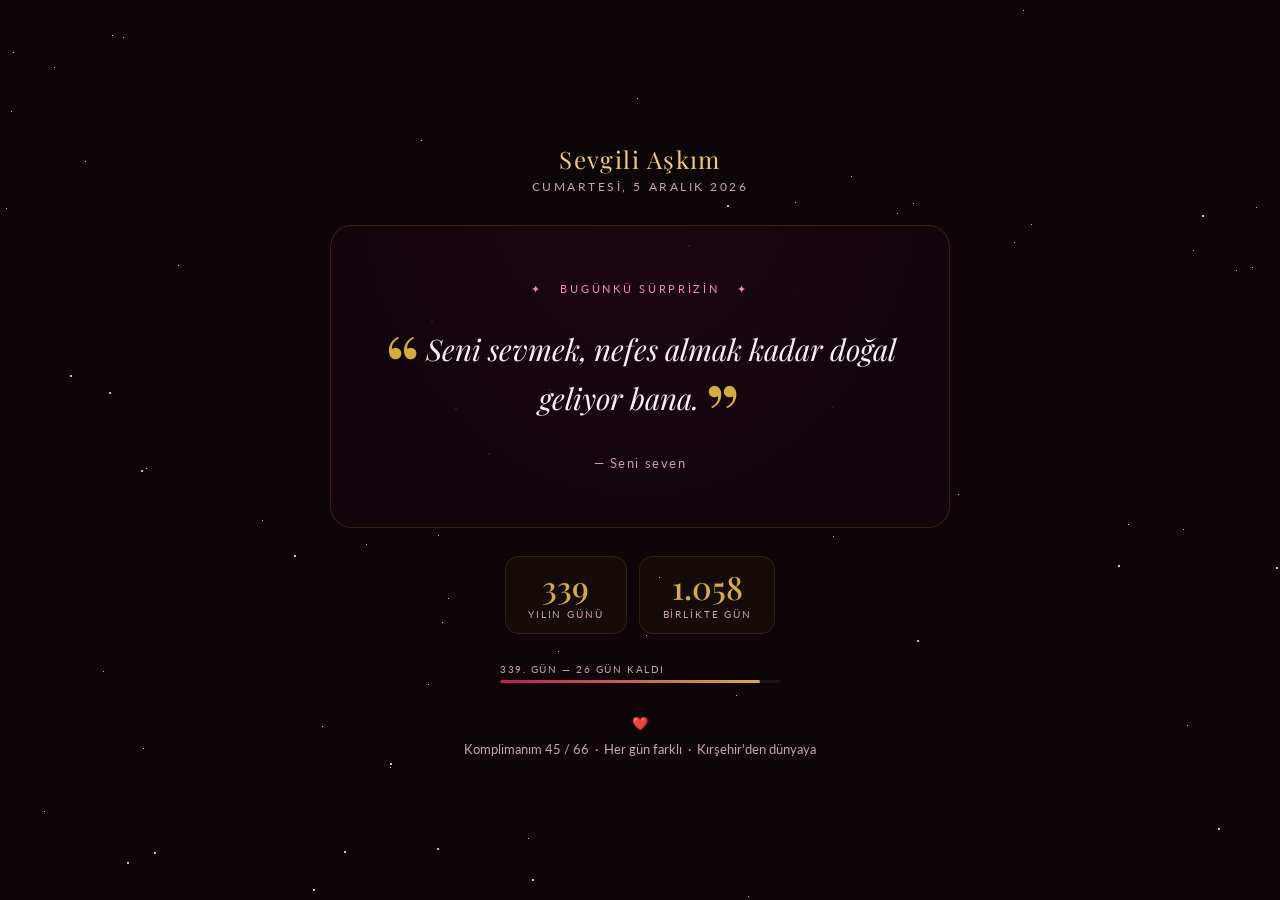
==== index.html @ 386763ad "root" ====
<!DOCTYPE html>
<html lang="tr">
<head>
  <meta charset="UTF-8">
  <meta name="viewport" content="width=device-width, initial-scale=1.0">
  <title>Sana Özel 💕</title>
  <link href="https://fonts.googleapis.com/css2?family=Playfair+Display:ital,wght@0,500;1,400&family=Lato:wght@300;400&display=swap" rel="stylesheet">
  <style>
    *, *::before, *::after { margin: 0; padding: 0; box-sizing: border-box; }

    body {
      min-height: 100vh;
      background: #0d0508;
      display: flex;
      flex-direction: column;
      align-items: center;
      justify-content: center;
      font-family: 'Lato', sans-serif;
      color: #f9e8ef;
      overflow-x: hidden;
      padding: 2rem 1rem;
      position: relative;
    }

    /* Stars */
    #stars { position: fixed; inset: 0; pointer-events: none; z-index: 0; }
    .star {
      position: absolute;
      background: white;
      border-radius: 50%;
      animation: twinkle ease-in-out infinite;
    }
    @keyframes twinkle {
      0%, 100% { opacity: 0.08; }
      50% { opacity: 0.6; }
    }

    /* Rose petals */
    .petal {
      position: fixed;
      border-radius: 50% 0 50% 0;
      pointer-events: none;
      z-index: 1;
      animation: fallDown linear infinite;
      opacity: 0;
    }
    @keyframes fallDown {
      0%   { transform: translateY(-30px) rotate(0deg) scale(1);   opacity: 0.7; }
      80%  { opacity: 0.5; }
      100% { transform: translateY(110vh) rotate(520deg) scale(0.7); opacity: 0; }
    }

    /* Layout */
    .container {
      position: relative;
      z-index: 10;
      max-width: 620px;
      width: 100%;
      text-align: center;
    }

    /* Top name */
    .for-name {
      font-family: 'Playfair Display', serif;
      font-size: clamp(1.1rem, 3.5vw, 1.5rem);
      color: #f0d060;
      letter-spacing: 0.06em;
      margin-bottom: 0.3rem;
      animation: fadeDown 0.9s ease both;
    }
    .today-label {
      font-size: 0.72rem;
      letter-spacing: 0.22em;
      text-transform: uppercase;
      color: #c9a0b4;
      margin-bottom: 2rem;
      animation: fadeDown 0.9s ease 0.15s both;
    }

    /* Card */
    .card {
      border: 1px solid rgba(212,175,55,0.18);
      border-radius: 22px;
      padding: clamp(2rem,6vw,3.5rem) clamp(1.5rem,5vw,3rem);
      margin-bottom: 1.8rem;
      background: rgba(18,6,13,0.9);
      animation: fadeIn 1.1s ease 0.3s both;
      position: relative;
      overflow: hidden;
    }
    .card::before {
      content: '';
      position: absolute;
      inset: 0;
      background: radial-gradient(ellipse at 50% -20%, rgba(194,24,91,0.08) 0%, transparent 70%);
      pointer-events: none;
    }

    .comp-tag {
      font-size: 0.68rem;
      letter-spacing: 0.25em;
      text-transform: uppercase;
      color: #f48fb1;
      margin-bottom: 1.8rem;
    }

    .compliment {
      font-family: 'Playfair Display', serif;
      font-size: clamp(1.25rem, 4vw, 1.85rem);
      line-height: 1.65;
      color: #fdeef5;
      font-style: italic;
      margin-bottom: 2rem;
      position: relative;
    }
    .compliment::before { content: '\201C'; color: #d4af37; font-size: 3em; line-height: 0; vertical-align: -0.45em; margin-right: 0.05em; font-style: normal; }
    .compliment::after  { content: '\201D'; color: #d4af37; font-size: 3em; line-height: 0; vertical-align: -0.45em; margin-left: 0.05em;  font-style: normal; }

    .from-line {
      font-size: 0.82rem;
      color: #c9a0b4;
      letter-spacing: 0.12em;
    }

    /* Stats */
    .stats {
      display: flex;
      gap: 12px;
      justify-content: center;
      margin-bottom: 1.8rem;
      flex-wrap: wrap;
      animation: fadeUp 0.9s ease 0.7s both;
    }
    .stat {
      border: 1px solid rgba(212,175,55,0.13);
      border-radius: 14px;
      padding: 0.85rem 1.4rem;
      min-width: 110px;
      background: rgba(212,175,55,0.04);
    }
    .stat-num {
      font-family: 'Playfair Display', serif;
      font-size: 2rem;
      font-weight: 500;
      color: #d4af37;
      line-height: 1;
      margin-bottom: 0.3rem;
    }
    .stat-lbl {
      font-size: 0.65rem;
      letter-spacing: 0.18em;
      text-transform: uppercase;
      color: #c9a0b4;
    }

    /* Footer */
    footer {
      font-size: 0.82rem;
      color: #c9a0b4;
      animation: fadeUp 0.9s ease 0.9s both;
    }
    .heart { display: inline-block; animation: pulse 2.2s ease-in-out infinite; }
    @keyframes pulse { 0%,100%{transform:scale(1)} 50%{transform:scale(1.18)} }

    /* Day of year progress */
    .progress-wrap {
      max-width: 280px;
      margin: 1.5rem auto 0;
    }
    .progress-lbl {
      font-size: 0.65rem;
      letter-spacing: 0.15em;
      text-transform: uppercase;
      color: #c9a0b4;
      margin-bottom: 5px;
      text-align: left;
    }
    .progress-bar { background: rgba(255,255,255,0.06); border-radius: 99px; height: 3px; overflow: hidden; }
    .progress-fill { height: 100%; background: linear-gradient(90deg,#c2185b,#d4af37); border-radius: 99px; }

    /* Animations */
    @keyframes fadeDown { from{opacity:0;transform:translateY(-18px)} to{opacity:1;transform:none} }
    @keyframes fadeUp   { from{opacity:0;transform:translateY(18px)}  to{opacity:1;transform:none} }
    @keyframes fadeIn   { from{opacity:0} to{opacity:1} }

    /* Responsive */
    @media(max-width:480px) {
      .stat { min-width: 90px; }
    }
  </style>
</head>
<body>

<div id="stars"></div>

<!-- ── CONFIGURATION ─────────────────────────────────────────── -->
<script>
  const CONFIG = {
    name:          "Aşkım",          // ← her name or nickname (e.g. "Elif", "Canım")
    togetherSince: "01.12.2024",               // ← your anniversary, e.g. "2021-06-15" (leave "" to hide)
    senderName:    "Seni seven",     // ← how you sign off
    city:          "Kırşehir",       // ← her hometown shown in footer
  };
</script>
<!-- ──────────────────────────────────────────────────────────── -->

<script>
  const COMPLIMENTS = [
    "Gülüşün odayı aydınlatıyor, tıpkı güneşin sabahı aydınlattığı gibi.",
    "Sen dünyayı daha güzel bir yer yapıyorsun, sadece var olarak.",
    "Varlığın tek başına bir armağan — bunu hiç unutma.",
    "Gözlerin içindeki güzelliği yansıtıyor; görmek isteyenlere yeter.",
    "Seninle geçen her an, hayatımın en değerli anları arasında.",
    "Zekân ve güzelliğin mükemmel bir uyum içinde dans ediyor.",
    "Kalbinin iyiliği seni dünyada eşsiz kılıyor.",
    "Seninle olmak cenneti yeryüzünde yaşatıyor.",
    "Sesinin tonu beni her seferinde büyülüyor.",
    "Sen her bakışta biraz daha güzelleşiyorsun.",
    "Düşünce biçimin beni her zaman hayrete düşürüyor.",
    "Seninle gülmek dünyanın en güzel sesi.",
    "Sen olmasan bu dünya ne kadar eksik kalırdı.",
    "Güçlü ve nazik olmayı bir arada başarmak için seçilmiş gibisin.",
    "Her geçen gün seni bir önceki günden daha çok seviyorum.",
    "Sen benim en büyük ilham kaynağımsın.",
    "Bakışlarında bir dünya var; içinde kaybolmak istiyorum.",
    "Seninle geçirdiğim her dakika, bir hazine gibi saklıyorum içimde.",
    "Seni düşündüğümde her şey daha hafif hissettiriyor.",
    "Hem güçlü hem şefkatli olmayı — bunu çok az kişi başarır.",
    "Kahkahanı duymak benim için en değerli armağan.",
    "Sen benim kalbimin en huzurlu köşesisin.",
    "Varlığın sadece benim için değil, çevrendeki herkes için bir şans.",
    "Seninle baş başa geçirilen her an, ömrümün en değerlisi.",
    "Seni sevmek hayatımın en doğru kararı.",
    "Sen benim için güneşin doğduğu yönsün.",
    "Her halin farklı bir güzellik taşıyor.",
    "Seninle her şey daha anlamlı hissettiriyor.",
    "Hem aklımı hem kalbimi dolduruyorsun — bu bende herkese nasip olmaz.",
    "Kibarlığın ve nezaketin seni çok özel yapıyor.",
    "Seninle olmak, hayatımın en büyük şansı.",
    "Sen benim en sevdiğim hikayesin.",
    "Seninle geçen her mevsim renkleniyor, anlam kazanıyor.",
    "Senin varlığın hayatıma anlam katıyor.",
    "Her gün seninle biraz daha büyüyorum.",
    "Sen benim için çok değerlisin — bunu her zaman bil.",
    "Seninle olmak bir rüya, ama gerçeğinden daha güzel.",
    "Güzelliğin içten geliyor; bu seni gerçekten eşsiz kılıyor.",
    "Sen benim dünyamın en güzel köşesisin.",
    "Kalbin kadar güzel bir ruh az görülür.",
    "Seninle olmak bana tam bir huzur veriyor.",
    "Her bakışın kalbimi ısıtıyor, her seferinde.",
    "Hem akıllı hem zarif; iki şeyi aynı anda bu kadar güzel taşıyan az.",
    "Gözlerin içindeki sonsuz derinliği yansıtıyor.",
    "Seni sevmek, nefes almak kadar doğal geliyor bana.",
    "Sen benim için her gün yeniden doğan bir mucizesin.",
    "Zarif duruşun ve güzel kalbinle gerçekten eşsizsin.",
    "Her geçen gün sana olan sevgim biraz daha derinleşiyor.",
    "Sen hem güçlü hem naifsin — bu kombinasyon seni eşsiz yapıyor.",
    "Sen benim için güneşin ilk ışığı gibisin.",
    "Seninle her sabaha uyanmak, hayatımın en büyük lüksü.",
    "Seni tanımak, hayatıma en güzel şeyi katmak oldu.",
    "Sen her zaman çevreni daha aydınlık bir yere dönüştürüyorsun.",
    "Güzelliğin zamanla değil, kalpten geliyor — bu hiç solmaz.",
    "Seninle birlikte olmak, her gün küçük bir mucize.",
    "Senin gibisi gerçekten az; bu dünyada bunu bilen şanslı.",
    "Her gülüşünde bir dünya var ve ben o dünyada yaşamak istiyorum.",
    "Sen benim için yıldızlardan daha parlaksın.",
    "Seninle geçirilen her anı ömrüm boyunca hatırlayacağım.",
    "Sen benim kalbimin en sevdiği şarkısısın.",
    "Seni düşündüğümde her şey yerine oturuyor.",
    "Sana olan sevgim her gün biraz daha büyüyor.",
    "Seninle olmak, hayatımın en iyi kararı — her gün bunu hissediyorum.",
    "Sen benim için hem sığınak hem macera.",
    "Kırşehir seni doğurmuş, dünya sana şükretmeli.",
    "Seninle geçen 40 yıl dünyaya ne kadar güzellik kattı — düşünebiliyor musun?",
  ];

  // ── Turkish month names
  const TR_MONTHS = [
    "Ocak","Şubat","Mart","Nisan","Mayıs","Haziran",
    "Temmuz","Ağustos","Eylül","Ekim","Kasım","Aralık"
  ];
  const TR_DAYS = ["Pazar","Pazartesi","Salı","Çarşamba","Perşembe","Cuma","Cumartesi"];

  // ── Pick compliment based on calendar date (stable all day, changes at midnight)
  function dayKey(d) {
    return d.getFullYear() * 10000 + (d.getMonth()+1) * 100 + d.getDate();
  }
  function seededIndex(key, len) {
    // Simple hash so order isn't just sequential
    let h = key * 2654435761 >>> 0;
    h ^= h >> 16; h *= 0x45d9f3b; h ^= h >> 16;
    return Math.abs(h) % len;
  }

  function dayOfYear(d) {
    const start = new Date(d.getFullYear(), 0, 0);
    return Math.floor((d - start) / 86400000);
  }

  function daysBetween(a, b) {
    return Math.floor((b - a) / 86400000);
  }

  window.onload = () => {
    const now = new Date();

    // Compliment
    const idx = seededIndex(dayKey(now), COMPLIMENTS.length);
    document.getElementById('compliment-text').textContent = COMPLIMENTS[idx];

    // Header
    document.getElementById('for-name').textContent = `Sevgili ${CONFIG.name}`;

    // Date string
    document.getElementById('date-str').textContent =
      `${TR_DAYS[now.getDay()]}, ${now.getDate()} ${TR_MONTHS[now.getMonth()]} ${now.getFullYear()}`;

    // From
    document.getElementById('from-line').textContent = `— ${CONFIG.senderName}`;

    // Stats
    const doy = dayOfYear(now);
    const daysInYear = (now.getFullYear() % 4 === 0) ? 366 : 365;
    document.getElementById('day-num').textContent = doy;
    document.getElementById('progress-fill').style.width = (doy / daysInYear * 100).toFixed(1) + '%';
    document.getElementById('progress-lbl').textContent = `${doy}. gün — ${daysInYear - doy} gün kaldı`;

    if (CONFIG.togetherSince) {
      const since = new Date(CONFIG.togetherSince);
      const days = daysBetween(since, now);
      document.getElementById('together-stat').style.display = '';
      document.getElementById('together-days').textContent = days.toLocaleString('tr-TR');
    }

    // Footer
    document.getElementById('footer-city').textContent = CONFIG.city;
    document.getElementById('comp-count').textContent = idx + 1;
    document.getElementById('comp-total').textContent = COMPLIMENTS.length;

    // Stars
    const stars = document.getElementById('stars');
    for (let i = 0; i < 80; i++) {
      const s = document.createElement('div');
      s.className = 'star';
      const sz = Math.random() < 0.3 ? 2 : 1;
      s.style.cssText = `
        width:${sz}px;height:${sz}px;
        top:${Math.random()*100}%;left:${Math.random()*100}%;
        animation-duration:${2.5+Math.random()*4}s;
        animation-delay:-${Math.random()*6}s;
      `;
      stars.appendChild(s);
    }

    // Petals
    const colors = ['#c2185b','#e91e8c','#f48fb1','#ad1457','#880e4f'];
    for (let i = 0; i < 18; i++) {
      const p = document.createElement('div');
      p.className = 'petal';
      const sz = 8 + Math.random() * 10;
      p.style.cssText = `
        width:${sz}px;height:${sz}px;
        left:${Math.random()*100}%;
        background:${colors[Math.floor(Math.random()*colors.length)]};
        animation-duration:${7+Math.random()*10}s;
        animation-delay:-${Math.random()*15}s;
      `;
      document.body.appendChild(p);
    }
  };
</script>

<div class="container">

  <p class="for-name" id="for-name">Sevgili Aşkım</p>
  <p class="today-label" id="date-str">…</p>

  <div class="card">
    <p class="comp-tag">✦ &nbsp; bugünkü sürprizin &nbsp; ✦</p>
    <p class="compliment" id="compliment-text">…</p>
    <p class="from-line" id="from-line">— Seni seven</p>
  </div>

  <div class="stats">
    <div class="stat">
      <div class="stat-num" id="day-num">—</div>
      <div class="stat-lbl">yılın günü</div>
    </div>
    <div class="stat" id="together-stat" style="display:none">
      <div class="stat-num" id="together-days">—</div>
      <div class="stat-lbl">birlikte gün</div>
    </div>
  </div>

  <div class="progress-wrap">
    <p class="progress-lbl" id="progress-lbl"></p>
    <div class="progress-bar">
      <div class="progress-fill" id="progress-fill" style="width:0%"></div>
    </div>
  </div>

  <footer style="margin-top:2rem">
    <p><span class="heart">❤️</span></p>
    <p style="margin-top:0.6rem">
      Komplimanım <span id="comp-count">—</span> / <span id="comp-total">—</span>
      &nbsp;·&nbsp; Her gün farklı
      &nbsp;·&nbsp; <span id="footer-city">Kırşehir</span>'den dünyaya
    </p>
  </footer>

</div>

</body>
</html>
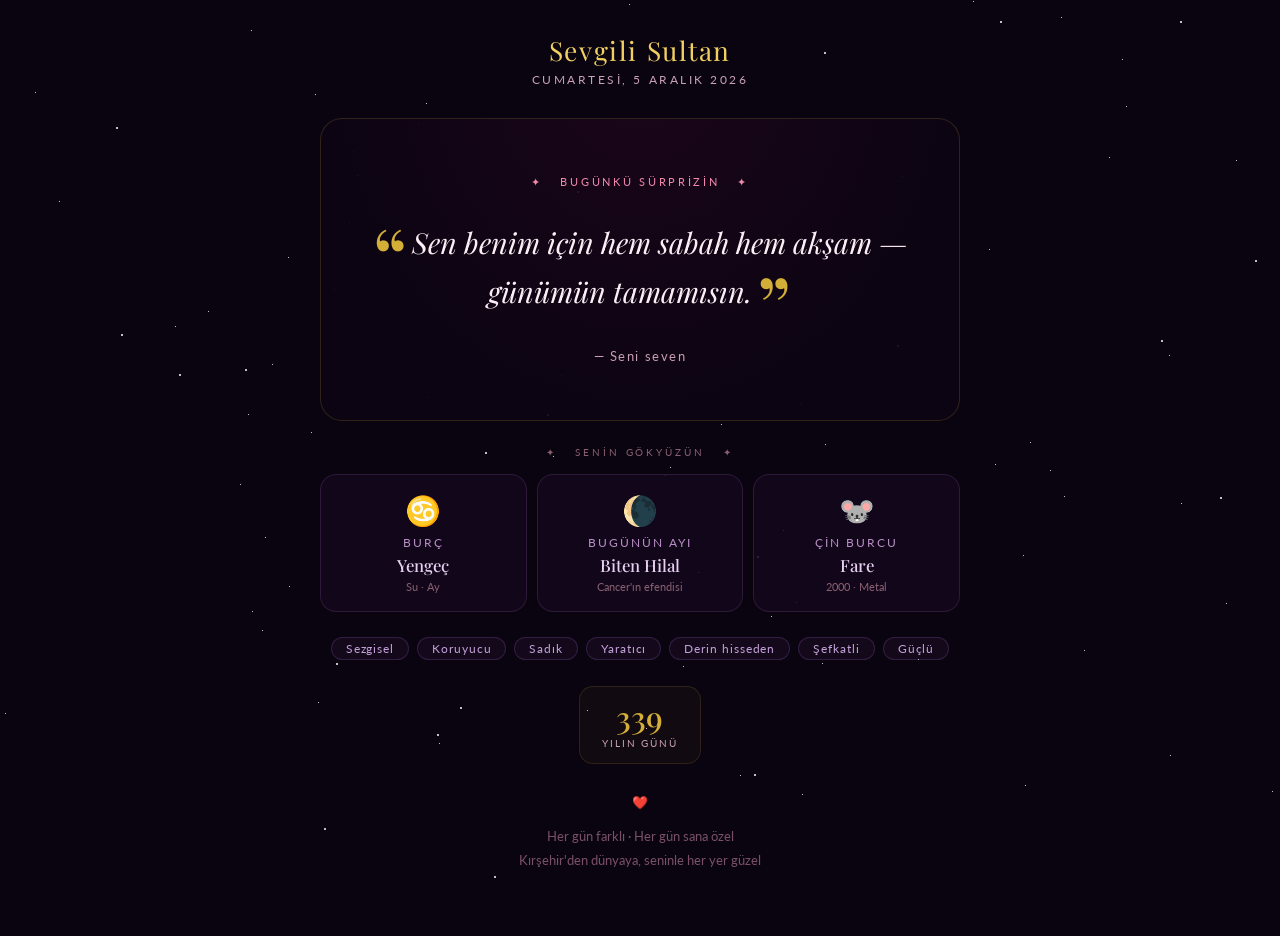
==== commit 34d5ec3e: "Update index.html" ====
--- a/index.html
+++ b/index.html
@@ -4,383 +4,497 @@
   <meta charset="UTF-8">
   <meta name="viewport" content="width=device-width, initial-scale=1.0">
   <title>Sana Özel 💕</title>
-  <link href="https://fonts.googleapis.com/css2?family=Playfair+Display:ital,wght@0,500;1,400&family=Lato:wght@300;400&display=swap" rel="stylesheet">
+  <link href="https://fonts.googleapis.com/css2?family=Playfair+Display:ital,wght@0,400;0,500;1,400&family=Lato:wght@300;400&display=swap" rel="stylesheet">
   <style>
     *, *::before, *::after { margin: 0; padding: 0; box-sizing: border-box; }
 
     body {
       min-height: 100vh;
-      background: #0d0508;
+      background: #0a0410;
       display: flex;
       flex-direction: column;
       align-items: center;
-      justify-content: center;
       font-family: 'Lato', sans-serif;
       color: #f9e8ef;
       overflow-x: hidden;
-      padding: 2rem 1rem;
+      padding: 2rem 1rem 4rem;
       position: relative;
     }
 
-    /* Stars */
+    /* ── Stars ── */
     #stars { position: fixed; inset: 0; pointer-events: none; z-index: 0; }
-    .star {
-      position: absolute;
-      background: white;
-      border-radius: 50%;
-      animation: twinkle ease-in-out infinite;
-    }
-    @keyframes twinkle {
-      0%, 100% { opacity: 0.08; }
-      50% { opacity: 0.6; }
-    }
-
-    /* Rose petals */
+    .star { position: absolute; background: white; border-radius: 50%; animation: twinkle ease-in-out infinite; }
+    @keyframes twinkle { 0%,100%{opacity:0.07} 50%{opacity:0.55} }
+
+    /* ── Petals ── */
     .petal {
-      position: fixed;
-      border-radius: 50% 0 50% 0;
-      pointer-events: none;
-      z-index: 1;
-      animation: fallDown linear infinite;
-      opacity: 0;
+      position: fixed; border-radius: 50% 0 50% 0; pointer-events: none; z-index: 1;
+      animation: fallDown linear infinite; opacity: 0;
     }
     @keyframes fallDown {
-      0%   { transform: translateY(-30px) rotate(0deg) scale(1);   opacity: 0.7; }
-      80%  { opacity: 0.5; }
-      100% { transform: translateY(110vh) rotate(520deg) scale(0.7); opacity: 0; }
-    }
-
-    /* Layout */
-    .container {
-      position: relative;
-      z-index: 10;
-      max-width: 620px;
-      width: 100%;
-      text-align: center;
-    }
-
-    /* Top name */
+      0%   { transform: translateY(-30px) rotate(0deg) scale(1); opacity: 0.7; }
+      80%  { opacity: 0.4; }
+      100% { transform: translateY(110vh) rotate(540deg) scale(0.6); opacity: 0; }
+    }
+
+    /* ── Layout ── */
+    .container { position: relative; z-index: 10; max-width: 640px; width: 100%; text-align: center; }
+
+    /* ── Birthday Banner ── */
+    .bday-banner {
+      margin-bottom: 1.8rem;
+      border-radius: 18px;
+      padding: 1.1rem 1.5rem;
+      background: rgba(212,175,55,0.07);
+      border: 1px solid rgba(212,175,55,0.3);
+      animation: fadeDown 0.8s ease both;
+    }
+    .bday-banner.today { border-color: rgba(212,175,55,0.6); background: rgba(212,175,55,0.1); }
+    .bday-banner-title { font-family: 'Playfair Display', serif; font-size: clamp(1.1rem,3.5vw,1.4rem); color: #f0d060; margin-bottom: 0.3rem; }
+    .bday-banner-sub { font-size: 0.82rem; color: #c9a0b4; letter-spacing: 0.1em; }
+
+    /* ── Header ── */
     .for-name {
       font-family: 'Playfair Display', serif;
-      font-size: clamp(1.1rem, 3.5vw, 1.5rem);
-      color: #f0d060;
-      letter-spacing: 0.06em;
-      margin-bottom: 0.3rem;
-      animation: fadeDown 0.9s ease both;
+      font-size: clamp(1.2rem, 4vw, 1.65rem);
+      color: #f0d060; letter-spacing: 0.06em;
+      margin-bottom: 0.3rem; animation: fadeDown 0.9s ease both;
     }
     .today-label {
-      font-size: 0.72rem;
-      letter-spacing: 0.22em;
-      text-transform: uppercase;
-      color: #c9a0b4;
-      margin-bottom: 2rem;
-      animation: fadeDown 0.9s ease 0.15s both;
-    }
-
-    /* Card */
+      font-size: 0.72rem; letter-spacing: 0.22em; text-transform: uppercase;
+      color: #c9a0b4; margin-bottom: 2rem; animation: fadeDown 0.9s ease 0.12s both;
+    }
+
+    /* ── Main Card ── */
     .card {
-      border: 1px solid rgba(212,175,55,0.18);
-      border-radius: 22px;
+      border: 1px solid rgba(212,175,55,0.18); border-radius: 22px;
       padding: clamp(2rem,6vw,3.5rem) clamp(1.5rem,5vw,3rem);
-      margin-bottom: 1.8rem;
-      background: rgba(18,6,13,0.9);
+      margin-bottom: 1.6rem;
+      background: rgba(14,5,20,0.92);
       animation: fadeIn 1.1s ease 0.3s both;
-      position: relative;
-      overflow: hidden;
+      position: relative; overflow: hidden;
     }
     .card::before {
-      content: '';
-      position: absolute;
-      inset: 0;
-      background: radial-gradient(ellipse at 50% -20%, rgba(194,24,91,0.08) 0%, transparent 70%);
+      content: ''; position: absolute; inset: 0;
+      background: radial-gradient(ellipse at 50% -20%, rgba(180,24,91,0.09) 0%, transparent 70%);
       pointer-events: none;
     }
-
     .comp-tag {
-      font-size: 0.68rem;
-      letter-spacing: 0.25em;
-      text-transform: uppercase;
-      color: #f48fb1;
-      margin-bottom: 1.8rem;
-    }
-
+      font-size: 0.68rem; letter-spacing: 0.25em; text-transform: uppercase;
+      color: #f48fb1; margin-bottom: 1.8rem;
+    }
     .compliment {
       font-family: 'Playfair Display', serif;
-      font-size: clamp(1.25rem, 4vw, 1.85rem);
-      line-height: 1.65;
-      color: #fdeef5;
-      font-style: italic;
-      margin-bottom: 2rem;
-      position: relative;
-    }
-    .compliment::before { content: '\201C'; color: #d4af37; font-size: 3em; line-height: 0; vertical-align: -0.45em; margin-right: 0.05em; font-style: normal; }
-    .compliment::after  { content: '\201D'; color: #d4af37; font-size: 3em; line-height: 0; vertical-align: -0.45em; margin-left: 0.05em;  font-style: normal; }
-
-    .from-line {
-      font-size: 0.82rem;
-      color: #c9a0b4;
-      letter-spacing: 0.12em;
-    }
-
-    /* Stats */
-    .stats {
-      display: flex;
-      gap: 12px;
-      justify-content: center;
-      margin-bottom: 1.8rem;
-      flex-wrap: wrap;
-      animation: fadeUp 0.9s ease 0.7s both;
-    }
-    .stat {
-      border: 1px solid rgba(212,175,55,0.13);
-      border-radius: 14px;
-      padding: 0.85rem 1.4rem;
-      min-width: 110px;
-      background: rgba(212,175,55,0.04);
-    }
-    .stat-num {
-      font-family: 'Playfair Display', serif;
-      font-size: 2rem;
-      font-weight: 500;
-      color: #d4af37;
-      line-height: 1;
-      margin-bottom: 0.3rem;
-    }
-    .stat-lbl {
-      font-size: 0.65rem;
-      letter-spacing: 0.18em;
-      text-transform: uppercase;
-      color: #c9a0b4;
-    }
-
-    /* Footer */
-    footer {
-      font-size: 0.82rem;
-      color: #c9a0b4;
-      animation: fadeUp 0.9s ease 0.9s both;
-    }
+      font-size: clamp(1.2rem, 3.8vw, 1.8rem);
+      line-height: 1.7; color: #fdeef5; font-style: italic;
+      margin-bottom: 2rem; position: relative;
+    }
+    .compliment::before { content: '\201C'; color: #d4af37; font-size: 3em; line-height:0; vertical-align:-0.45em; margin-right:0.05em; font-style:normal; }
+    .compliment::after  { content: '\201D'; color: #d4af37; font-size: 3em; line-height:0; vertical-align:-0.45em; margin-left:0.05em;  font-style:normal; }
+    .from-line { font-size: 0.82rem; color: #c9a0b4; letter-spacing: 0.12em; }
+
+    /* ── Section Label ── */
+    .section-label {
+      font-size: 0.65rem; letter-spacing: 0.28em; text-transform: uppercase;
+      color: #8a6070; margin: 0 0 1rem; animation: fadeIn 1s ease 0.6s both;
+    }
+
+    /* ── Astrology Grid ── */
+    .astro-grid {
+      display: grid; grid-template-columns: 1fr 1fr 1fr;
+      gap: 10px; margin-bottom: 1.6rem;
+      animation: fadeUp 0.9s ease 0.65s both;
+    }
+    @media(max-width:480px) { .astro-grid { grid-template-columns: 1fr 1fr; } .astro-grid .a3 { grid-column: 1/-1; } }
+
+    .astro-card {
+      border: 1px solid rgba(140,90,160,0.22);
+      border-radius: 16px; padding: 1.1rem 0.9rem;
+      background: rgba(20,8,30,0.85); text-align: center;
+    }
+    .astro-icon { font-size: 1.8rem; margin-bottom: 0.5rem; display: block; }
+    .astro-title { font-size: 0.72rem; letter-spacing: 0.18em; text-transform: uppercase; color: #b88fc4; margin-bottom: 0.35rem; }
+    .astro-value { font-family: 'Playfair Display', serif; font-size: 1.05rem; color: #e8d0f0; font-weight: 500; }
+    .astro-sub { font-size: 0.68rem; color: #8a6070; margin-top: 0.25rem; }
+
+    /* ── Traits ── */
+    .traits-wrap {
+      display: flex; flex-wrap: wrap; gap: 8px; justify-content: center;
+      margin-bottom: 1.6rem; animation: fadeUp 0.9s ease 0.8s both;
+    }
+    .trait {
+      font-size: 0.72rem; letter-spacing: 0.08em;
+      border: 1px solid rgba(140,90,180,0.25);
+      border-radius: 99px; padding: 4px 14px;
+      background: rgba(140,90,180,0.07); color: #c4a0d8;
+    }
+
+    /* ── Stats ── */
+    .stats { display: flex; gap: 12px; justify-content: center; margin-bottom: 1.6rem; flex-wrap: wrap; animation: fadeUp 0.9s ease 0.9s both; }
+    .stat { border: 1px solid rgba(212,175,55,0.14); border-radius: 14px; padding: 0.85rem 1.4rem; min-width: 110px; background: rgba(212,175,55,0.04); }
+    .stat-num { font-family: 'Playfair Display', serif; font-size: 2rem; font-weight: 500; color: #d4af37; line-height: 1; margin-bottom: 0.3rem; }
+    .stat-lbl { font-size: 0.65rem; letter-spacing: 0.18em; text-transform: uppercase; color: #c9a0b4; }
+
+    /* ── Footer ── */
+    footer { font-size: 0.8rem; color: #7a5068; animation: fadeUp 0.9s ease 1s both; line-height: 1.9; }
     .heart { display: inline-block; animation: pulse 2.2s ease-in-out infinite; }
-    @keyframes pulse { 0%,100%{transform:scale(1)} 50%{transform:scale(1.18)} }
-
-    /* Day of year progress */
-    .progress-wrap {
-      max-width: 280px;
-      margin: 1.5rem auto 0;
-    }
-    .progress-lbl {
-      font-size: 0.65rem;
-      letter-spacing: 0.15em;
-      text-transform: uppercase;
-      color: #c9a0b4;
-      margin-bottom: 5px;
-      text-align: left;
-    }
-    .progress-bar { background: rgba(255,255,255,0.06); border-radius: 99px; height: 3px; overflow: hidden; }
-    .progress-fill { height: 100%; background: linear-gradient(90deg,#c2185b,#d4af37); border-radius: 99px; }
-
-    /* Animations */
-    @keyframes fadeDown { from{opacity:0;transform:translateY(-18px)} to{opacity:1;transform:none} }
-    @keyframes fadeUp   { from{opacity:0;transform:translateY(18px)}  to{opacity:1;transform:none} }
+    @keyframes pulse { 0%,100%{transform:scale(1)} 50%{transform:scale(1.2)} }
+
+    /* ── Animations ── */
+    @keyframes fadeDown { from{opacity:0;transform:translateY(-16px)} to{opacity:1;transform:none} }
+    @keyframes fadeUp   { from{opacity:0;transform:translateY(16px)}  to{opacity:1;transform:none} }
     @keyframes fadeIn   { from{opacity:0} to{opacity:1} }
-
-    /* Responsive */
-    @media(max-width:480px) {
-      .stat { min-width: 90px; }
-    }
   </style>
 </head>
 <body>
 
 <div id="stars"></div>
 
-<!-- ── CONFIGURATION ─────────────────────────────────────────── -->
+<!-- ══ CONFIGURATION ═══════════════════════════════════════════════ -->
 <script>
-  const CONFIG = {
-    name:          "Aşkım",          // ← her name or nickname (e.g. "Elif", "Canım")
-    togetherSince: "01.12.2024",               // ← your anniversary, e.g. "2021-06-15" (leave "" to hide)
-    senderName:    "Seni seven",     // ← how you sign off
-    city:          "Kırşehir",       // ← her hometown shown in footer
-  };
+const CONFIG = {
+  name:          "Sultan",           // ← her name / nickname
+  birthday:      "2000-06-29",      // ← her birthday (YYYY-MM-DD)
+  togetherSince: "",                // ← anniversary date, e.g. "2022-03-14" (or leave "")
+  senderName:    "Seni seven",      // ← your sign-off
+};
 </script>
-<!-- ──────────────────────────────────────────────────────────── -->
+<!-- ═══════════════════════════════════════════════════════════════ -->
 
 <script>
-  const COMPLIMENTS = [
-    "Gülüşün odayı aydınlatıyor, tıpkı güneşin sabahı aydınlattığı gibi.",
-    "Sen dünyayı daha güzel bir yer yapıyorsun, sadece var olarak.",
-    "Varlığın tek başına bir armağan — bunu hiç unutma.",
-    "Gözlerin içindeki güzelliği yansıtıyor; görmek isteyenlere yeter.",
-    "Seninle geçen her an, hayatımın en değerli anları arasında.",
-    "Zekân ve güzelliğin mükemmel bir uyum içinde dans ediyor.",
-    "Kalbinin iyiliği seni dünyada eşsiz kılıyor.",
-    "Seninle olmak cenneti yeryüzünde yaşatıyor.",
-    "Sesinin tonu beni her seferinde büyülüyor.",
-    "Sen her bakışta biraz daha güzelleşiyorsun.",
-    "Düşünce biçimin beni her zaman hayrete düşürüyor.",
-    "Seninle gülmek dünyanın en güzel sesi.",
-    "Sen olmasan bu dünya ne kadar eksik kalırdı.",
-    "Güçlü ve nazik olmayı bir arada başarmak için seçilmiş gibisin.",
-    "Her geçen gün seni bir önceki günden daha çok seviyorum.",
-    "Sen benim en büyük ilham kaynağımsın.",
-    "Bakışlarında bir dünya var; içinde kaybolmak istiyorum.",
-    "Seninle geçirdiğim her dakika, bir hazine gibi saklıyorum içimde.",
-    "Seni düşündüğümde her şey daha hafif hissettiriyor.",
-    "Hem güçlü hem şefkatli olmayı — bunu çok az kişi başarır.",
-    "Kahkahanı duymak benim için en değerli armağan.",
-    "Sen benim kalbimin en huzurlu köşesisin.",
-    "Varlığın sadece benim için değil, çevrendeki herkes için bir şans.",
-    "Seninle baş başa geçirilen her an, ömrümün en değerlisi.",
-    "Seni sevmek hayatımın en doğru kararı.",
-    "Sen benim için güneşin doğduğu yönsün.",
-    "Her halin farklı bir güzellik taşıyor.",
-    "Seninle her şey daha anlamlı hissettiriyor.",
-    "Hem aklımı hem kalbimi dolduruyorsun — bu bende herkese nasip olmaz.",
-    "Kibarlığın ve nezaketin seni çok özel yapıyor.",
-    "Seninle olmak, hayatımın en büyük şansı.",
-    "Sen benim en sevdiğim hikayesin.",
-    "Seninle geçen her mevsim renkleniyor, anlam kazanıyor.",
-    "Senin varlığın hayatıma anlam katıyor.",
-    "Her gün seninle biraz daha büyüyorum.",
-    "Sen benim için çok değerlisin — bunu her zaman bil.",
-    "Seninle olmak bir rüya, ama gerçeğinden daha güzel.",
-    "Güzelliğin içten geliyor; bu seni gerçekten eşsiz kılıyor.",
-    "Sen benim dünyamın en güzel köşesisin.",
-    "Kalbin kadar güzel bir ruh az görülür.",
-    "Seninle olmak bana tam bir huzur veriyor.",
-    "Her bakışın kalbimi ısıtıyor, her seferinde.",
-    "Hem akıllı hem zarif; iki şeyi aynı anda bu kadar güzel taşıyan az.",
-    "Gözlerin içindeki sonsuz derinliği yansıtıyor.",
-    "Seni sevmek, nefes almak kadar doğal geliyor bana.",
-    "Sen benim için her gün yeniden doğan bir mucizesin.",
-    "Zarif duruşun ve güzel kalbinle gerçekten eşsizsin.",
-    "Her geçen gün sana olan sevgim biraz daha derinleşiyor.",
-    "Sen hem güçlü hem naifsin — bu kombinasyon seni eşsiz yapıyor.",
-    "Sen benim için güneşin ilk ışığı gibisin.",
-    "Seninle her sabaha uyanmak, hayatımın en büyük lüksü.",
-    "Seni tanımak, hayatıma en güzel şeyi katmak oldu.",
-    "Sen her zaman çevreni daha aydınlık bir yere dönüştürüyorsun.",
-    "Güzelliğin zamanla değil, kalpten geliyor — bu hiç solmaz.",
-    "Seninle birlikte olmak, her gün küçük bir mucize.",
-    "Senin gibisi gerçekten az; bu dünyada bunu bilen şanslı.",
-    "Her gülüşünde bir dünya var ve ben o dünyada yaşamak istiyorum.",
-    "Sen benim için yıldızlardan daha parlaksın.",
-    "Seninle geçirilen her anı ömrüm boyunca hatırlayacağım.",
-    "Sen benim kalbimin en sevdiği şarkısısın.",
-    "Seni düşündüğümde her şey yerine oturuyor.",
-    "Sana olan sevgim her gün biraz daha büyüyor.",
-    "Seninle olmak, hayatımın en iyi kararı — her gün bunu hissediyorum.",
-    "Sen benim için hem sığınak hem macera.",
-    "Kırşehir seni doğurmuş, dünya sana şükretmeli.",
-    "Seninle geçen 40 yıl dünyaya ne kadar güzellik kattı — düşünebiliyor musun?",
-  ];
-
-  // ── Turkish month names
-  const TR_MONTHS = [
-    "Ocak","Şubat","Mart","Nisan","Mayıs","Haziran",
-    "Temmuz","Ağustos","Eylül","Ekim","Kasım","Aralık"
-  ];
-  const TR_DAYS = ["Pazar","Pazartesi","Salı","Çarşamba","Perşembe","Cuma","Cumartesi"];
-
-  // ── Pick compliment based on calendar date (stable all day, changes at midnight)
-  function dayKey(d) {
-    return d.getFullYear() * 10000 + (d.getMonth()+1) * 100 + d.getDate();
+/* ── 153 Turkish compliments ─────────────────────────────────── */
+const COMPLIMENTS = [
+  /* Klasik romantik */
+  "Gülüşün odayı aydınlatıyor, tıpkı güneşin sabahı aydınlattığı gibi.",
+  "Sen dünyayı daha güzel bir yer yapıyorsun, sadece var olarak.",
+  "Varlığın tek başına bir armağan — bunu hiç unutma.",
+  "Gözlerin içindeki güzelliği yansıtıyor; görmek isteyenlere yeter.",
+  "Seninle geçen her an, hayatımın en değerli anları arasında.",
+  "Zekân ve güzelliğin mükemmel bir uyum içinde dans ediyor.",
+  "Kalbinin iyiliği seni dünyada eşsiz kılıyor.",
+  "Seninle olmak cenneti yeryüzünde yaşatıyor.",
+  "Sesinin tonu beni her seferinde büyülüyor.",
+  "Sen her bakışta biraz daha güzelleşiyorsun.",
+  "Düşünce biçimin beni her zaman hayrete düşürüyor.",
+  "Seninle gülmek dünyanın en güzel sesi.",
+  "Sen olmasan bu dünya ne kadar eksik kalırdı.",
+  "Güçlü ve nazik olmayı bir arada başarmak için seçilmiş gibisin.",
+  "Her geçen gün seni bir önceki günden daha çok seviyorum.",
+  "Sen benim en büyük ilham kaynağımsın.",
+  "Bakışlarında bir dünya var; içinde kaybolmak istiyorum.",
+  "Seninle geçirdiğim her dakika, bir hazine gibi saklıyorum içimde.",
+  "Seni düşündüğümde her şey daha hafif hissettiriyor.",
+  "Hem güçlü hem şefkatli olmayı — bunu çok az kişi başarır.",
+  "Kahkahanı duymak benim için en değerli armağan.",
+  "Sen benim kalbimin en huzurlu köşesisin.",
+  "Varlığın sadece benim için değil, çevrendeki herkes için bir şans.",
+  "Seninle baş başa geçirilen her an, ömrümün en değerlisi.",
+  "Seni sevmek hayatımın en doğru kararı.",
+  "Sen benim için güneşin doğduğu yönsün.",
+  "Her halin farklı bir güzellik taşıyor.",
+  "Seninle her şey daha anlamlı hissettiriyor.",
+  "Hem aklımı hem kalbimi dolduruyorsun.",
+  "Kibarlığın ve nezaketin seni çok özel yapıyor.",
+  "Seninle olmak, hayatımın en büyük şansı.",
+  "Sen benim en sevdiğim hikayesin.",
+  "Seninle geçen her mevsim renkleniyor ve anlam kazanıyor.",
+  "Senin varlığın hayatıma anlam katıyor.",
+  "Her gün seninle biraz daha büyüyorum.",
+  "Sen benim için çok değerlisin — bunu her zaman bil.",
+  "Seninle olmak bir rüya, ama gerçeğinden daha güzel.",
+  "Güzelliğin içten geliyor; bu seni gerçekten eşsiz kılıyor.",
+  "Sen benim dünyamın en güzel köşesisin.",
+  "Kalbin kadar güzel bir ruh az görülür.",
+  "Seninle olmak bana tam bir huzur veriyor.",
+  "Her bakışın kalbimi ısıtıyor, her seferinde.",
+  "Hem akıllı hem zarif; ikisini bu kadar güzel taşıyan az.",
+  "Gözlerin içindeki sonsuz derinliği yansıtıyor.",
+  "Seni sevmek, nefes almak kadar doğal geliyor bana.",
+  "Sen benim için her gün yeniden doğan bir mucizesin.",
+  "Zarif duruşun ve güzel kalbinle gerçekten eşsizsin.",
+  "Her geçen gün sana olan sevgim biraz daha derinleşiyor.",
+  "Sen hem güçlü hem naifsin — bu kombinasyon seni eşsiz yapıyor.",
+  "Sen benim için güneşin ilk ışığı gibisin.",
+  "Seninle her sabaha uyanmak, hayatımın en büyük lüksü.",
+  "Seni tanımak, hayatıma en güzel şeyi katmak oldu.",
+  "Sen her zaman çevreni daha aydınlık bir yere dönüştürüyorsun.",
+  "Güzelliğin zamanla değil, kalpten geliyor — bu hiç solmaz.",
+  "Seninle birlikte olmak, her gün küçük bir mucize.",
+  "Senin gibisi gerçekten az; bu dünyada bunu bilen şanslı.",
+  "Her gülüşünde bir dünya var ve ben o dünyada yaşamak istiyorum.",
+  "Sen benim için yıldızlardan daha parlaksın.",
+  "Seninle geçirilen her anı ömrüm boyunca hatırlayacağım.",
+  "Sen benim kalbimin en sevdiği şarkısısın.",
+  "Seni düşündüğümde her şey yerine oturuyor.",
+  "Sana olan sevgim her gün biraz daha büyüyor.",
+  "Seninle olmak, hayatımın en iyi kararı — her gün bunu hissediyorum.",
+  "Sen benim için hem sığınak hem macera.",
+  "Kırşehir seni doğurmuş, dünya sana şükretmeli.",
+  /* Pet names ❤️ */
+  "Meri jaan, sen benim canım, ruhum, her şeyimsin — bunu her zaman bil.",
+  "Mein fettisacki, ne kadar tatlı ve eşsiz birisin — kelimeler yetmiyor.",
+  "Sevgili buggi schnuggi'm, seninle her gün yeni bir mucize başlıyor.",
+  "Meri jaan — bu kelime tam seni anlatıyor; sen gerçekten benim caanımsın.",
+  "Her sabah gözlerini açtığında bil ki, buggi schnuggi'm, biri seni çok seviyor.",
+  "Meri jaan, seni sevmek hayatımın en güzel görevidir.",
+  "Mein fettisacki, seninle olmak benim için dünyanın en büyük lüksü.",
+  "Buggi schnuggi'm, seninle paylaşılan kahkahalar benim en sevdiğim müzik.",
+  "Meri jaan, seninle her adım daha anlamlı.",
+  "Mein fettisacki, sen benim için dünyanın en tatlı sırrısın.",
+  "Meri jaan — seninle geçirilen her an, ömrümün en güzel sayfaları.",
+  "Buggi schnuggi'm, seninle paylaşılan her an hazineye dönüşüyor.",
+  "Mein fettisacki, seninle her gün yeni bir maceraya atılmak istiyorum.",
+  /* Derin ve şiirsel */
+  "Seninle olmak, en güzel kitabı sonuna kadar okumak gibi — bitmesini istemiyorum.",
+  "Sen benim için hem liman hem ufuksun.",
+  "Seni sevmek bir seçim değil, bir ihtiyaç — o kadar doğal.",
+  "Her sabah seni düşünerek uyanmak, günün en güzel başlangıcı.",
+  "Seninle paylaşılan sessizlik bile anlamlı.",
+  "Sen benim için kelimelerden büyüksün.",
+  "Her halinle büyüleyicisin — sevinçli, düşünceli, hatta hüzünlüyken bile.",
+  "Seni sevmek, en güzel şiiri ezbere bilmek gibi — asla unutmuyorum.",
+  "Seninle olmak, en güzel melodiyi her gün yeniden duymak gibi.",
+  "Sen benim için her şeyin anlamını taşıyorsun.",
+  "Gözlerindeki ışık hiç sönmüyor — bu seni eşsiz yapıyor.",
+  "Seninle paylaştığım her an, zamanın en güzel dilimleri.",
+  "Seni sevmek kolayın kolayı — doğal, saf ve sonsuz.",
+  "Seninle olmak, hayatımın en doğru cümlesi.",
+  "Sen benim kalbimin en sık ziyaret ettiği yerisin.",
+  "Seninle olan her hatıra, içimi ısıtıyor.",
+  "Seni sevmek, hayatımın en büyük onuru.",
+  "Seninle her sabaha teşekkür etmemi sağlıyor.",
+  "Sen benim kalbimin en sevdiği ritmisin.",
+  /* Burç temalı */
+  "Yengeç burçlusun — kalbinin derinliği ve sezgilerinin gücü seni gerçekten özel kılıyor.",
+  "Ay'ın çocuğusun; tıpkı Ay gibi her haliyle büyüleyicisin.",
+  "Yıldızlar seni özel bir amaç için bir araya getirmiş gibi.",
+  "Ejderha yılında doğmuşsun — o güç, cesaret ve büyü sende hep hissedilir.",
+  "Su elementi sana o derin sezgiyi vermiş; duygularını bu kadar güzel taşıyabilmek bir hediyedir.",
+  "Doğduğun gün dünya çok güzel bir hediye aldı — seni.",
+  "Ay seni yönetir; bu yüzden hem derinsin hem sırlısın hem de büyüleyicisin.",
+  /* Güçlü kadın */
+  "Hem cesur hem de şefkatlisin — bu ikisi bir arada az görülür.",
+  "Sen hem özgün hem de benzersizsin.",
+  "Güçlü bir kalbin var — hem kendini hem de sevdiklerini koruyorsun.",
+  "Sevgin her şeyi iyileştiriyor — bu nadiren görülen bir güç.",
+  "Sen içten dışa, her açıdan güzelsin.",
+  "Seninle olmak beni daha iyi bir insan yapıyor.",
+  /* Günlük güzellik */
+  "Seni düşünmek bile yüzümde gülümseme açıyor.",
+  "Varlığın güneşin olmadığı günlerde bile sıcak hissettiriyor.",
+  "Sana olan sevgim her geçen günle kökleniyor, derinleşiyor.",
+  "Seninle geçirilen her gün, bir armağan gibi hissettiriyor.",
+  "Sen benim için şans, huzur ve sevinç anlamına geliyorsun.",
+  "Sana baktığımda, dünyanın en güzel tablosunu görüyorum.",
+  "Seninle olmak beni her gün daha mutlu ediyor.",
+  "Seninle olmak, en güzel rüyayı gerçek gibi yaşamak.",
+  "Sen benim için her günün en güzel sebebisin.",
+  "Her gün biraz daha sana hayran kalıyorum.",
+  "Seninle her anı doyasıya yaşamak istiyorum.",
+  "Her sabah gözlerimi açtığımda, seninle aynı dünyada olmak için teşekkür ediyorum.",
+  /* Şiirsel finaller */
+  "Sen benim için yıldızlardan da güzel, güneşten de sıcaksın.",
+  "Sen benim için hem geçmiş hem gelecek — her şeyimsin.",
+  "Senin varlığın bana güç veriyor, dayanma gücü.",
+  "Seninle olmak, her güne anlam katıyor.",
+  "Sen benim için hem ışık hem yönsün.",
+  "Her halinle büyülüyorsun — bu seni çok özel kılıyor.",
+  "Seninle geçirilen her an, hayatımın en güzel anısı olmaya aday.",
+  "Sen benim için bir evren — keşfetmeye doyamıyorum.",
+  "Seni sevmek, dünyanın en doğal şeyi.",
+  "Sen benim için kelimelerle anlatılamayan bir güzelliksin.",
+  "Sen benim için hem sabah hem akşam — günümün tamamısın.",
+  "Seninle olmak, hayatımın en güzel sayfası.",
+  "Sen benim için güneş doğmadan önce sabahı müjdeleyen yıldızsın.",
+  "Seni sevmek, her gün yeni bir şey keşfetmek gibi.",
+  "Meri jaan, seninle her şey daha büyük, daha derin, daha güzel.",
+  "Buggi schnuggi'm, sen benim için dünyanın en güzel sürprizisin.",
+  "Sen benim için sonsuz — seni anlatacak kelimeler henüz icat edilmedi.",
+];
+
+/* ── Turkish helpers ─────────────────────────────────────────── */
+const TR_MONTHS = ["Ocak","Şubat","Mart","Nisan","Mayıs","Haziran","Temmuz","Ağustos","Eylül","Ekim","Kasım","Aralık"];
+const TR_DAYS   = ["Pazar","Pazartesi","Salı","Çarşamba","Perşembe","Cuma","Cumartesi"];
+
+function dayKey(d) { return d.getFullYear()*10000+(d.getMonth()+1)*100+d.getDate(); }
+function seededIndex(key, len) {
+  let h = (key * 2654435761) >>> 0;
+  h ^= h >> 16; h = (h * 0x45d9f3b) >>> 0; h ^= h >> 16;
+  return h % len;
+}
+function dayOfYear(d) { return Math.floor((d - new Date(d.getFullYear(),0,0)) / 86400000); }
+function daysBetween(a, b) { return Math.floor((b - a) / 86400000); }
+
+/* ── Moon phase ─────────────────────────────────────────────── */
+function moonPhase(date) {
+  const ref = new Date('2000-01-06T18:14:00Z'); // known new moon
+  const period = 29.53059;
+  const elapsed = (date - ref) / 86400000;
+  return ((elapsed % period) + period) % period;
+}
+function moonEmoji(p) {
+  if (p < 1.85)  return { e:'🌑', n:'Yeni Ay' };
+  if (p < 7.38)  return { e:'🌒', n:'Hilal' };
+  if (p < 9.22)  return { e:'🌓', n:'İlk Dördün' };
+  if (p < 14.76) return { e:'🌔', n:'Dolunaya Yakın' };
+  if (p < 16.61) return { e:'🌕', n:'Dolunay' };
+  if (p < 22.15) return { e:'🌖', n:'Azalan Gibbous' };
+  if (p < 23.99) return { e:'🌗', n:'Son Dördün' };
+  return { e:'🌘', n:'Biten Hilal' };
+}
+
+/* ── Birthday countdown ─────────────────────────────────────── */
+function birthdayInfo(birthdayStr) {
+  if (!birthdayStr) return null;
+  const now = new Date();
+  const [yr, mo, dy] = birthdayStr.split('-').map(Number);
+  const isToday = now.getDate()===dy && now.getMonth()===mo-1;
+  let next = new Date(now.getFullYear(), mo-1, dy);
+  if (!isToday && next <= now) next = new Date(now.getFullYear()+1, mo-1, dy);
+  const daysUntil = isToday ? 0 : Math.ceil((next - now) / 86400000);
+  const isTomorrow = daysUntil === 1;
+  const turningAge = next.getFullYear() - yr;
+  return { isToday, isTomorrow, daysUntil, turningAge };
+}
+
+/* ── Chinese zodiac (simplified by year) ─────────────────────── */
+function chineseZodiac(year) {
+  const signs = ["Maymun","Horoz","Köpek","Domuz","Fare","Öküz","Kaplan","Tavşan","Ejderha","Yılan","At","Koyun"];
+  const emojis= ["🐒","🐓","🐕","🐗","🐭","🐂","🐯","🐰","🐉","🐍","🐴","🐑"];
+  const i = (year - 2004 % 12 + 120) % 12; // 2000 = Ejderha (Dragon)
+  const idx = ((year - 1900) % 12 + 12) % 12;
+  return { name: signs[idx], emoji: emojis[idx] };
+}
+
+window.onload = () => {
+  const now = new Date();
+
+  /* Compliment */
+  const idx = seededIndex(dayKey(now), COMPLIMENTS.length);
+  document.getElementById('compliment-text').textContent = COMPLIMENTS[idx];
+
+  /* Header */
+  document.getElementById('for-name').textContent = `Sevgili ${CONFIG.name}`;
+  document.getElementById('date-str').textContent = `${TR_DAYS[now.getDay()]}, ${now.getDate()} ${TR_MONTHS[now.getMonth()]} ${now.getFullYear()}`;
+  document.getElementById('from-line').textContent = `— ${CONFIG.senderName}`;
+
+  /* Birthday banner */
+  const bInfo = birthdayInfo(CONFIG.birthday);
+  if (bInfo) {
+    const banner = document.getElementById('bday-banner');
+    banner.style.display = '';
+    if (bInfo.isToday) {
+      banner.classList.add('today');
+      banner.querySelector('.bday-banner-title').textContent = `🎂 Mutlu ${bInfo.turningAge}. Doğum Günün, ${CONFIG.name}!`;
+      banner.querySelector('.bday-banner-sub').textContent = `Bugün senin özel günün — dünyaya geldiğin gün. ✨`;
+    } else if (bInfo.isTomorrow) {
+      banner.querySelector('.bday-banner-title').textContent = `🎉 Yarın doğum günün! ${bInfo.turningAge} oluyorsun`;
+      banner.querySelector('.bday-banner-sub').textContent = `Uyumadan önce bir dilek tut — her şey gerçek olabilir.`;
+    } else if (bInfo.daysUntil <= 7) {
+      banner.querySelector('.bday-banner-title').textContent = `🎈 Doğum günün ${bInfo.daysUntil} gün sonra`;
+      banner.querySelector('.bday-banner-sub').textContent = `${bInfo.turningAge} olmaya hazır mısın?`;
+    } else {
+      banner.style.display = 'none';
+    }
   }
-  function seededIndex(key, len) {
-    // Simple hash so order isn't just sequential
-    let h = key * 2654435761 >>> 0;
-    h ^= h >> 16; h *= 0x45d9f3b; h ^= h >> 16;
-    return Math.abs(h) % len;
+
+  /* Astrology */
+  const mp = moonPhase(now);
+  const moon = moonEmoji(mp);
+  document.getElementById('moon-emoji').textContent = moon.e;
+  document.getElementById('moon-name').textContent = moon.n;
+
+  const [byear] = CONFIG.birthday ? CONFIG.birthday.split('-').map(Number) : [2000];
+  const cz = chineseZodiac(byear);
+  document.getElementById('cz-emoji').textContent = cz.emoji;
+  document.getElementById('cz-name').textContent = cz.name;
+
+  /* Stats */
+  const doy = dayOfYear(now);
+  document.getElementById('day-num').textContent = doy;
+
+  if (CONFIG.togetherSince) {
+    const since = new Date(CONFIG.togetherSince);
+    const days = daysBetween(since, now);
+    document.getElementById('together-stat').style.display = '';
+    document.getElementById('together-days').textContent = days.toLocaleString('tr-TR');
   }
 
-  function dayOfYear(d) {
-    const start = new Date(d.getFullYear(), 0, 0);
-    return Math.floor((d - start) / 86400000);
+  /* Stars */
+  const starsEl = document.getElementById('stars');
+  for (let i = 0; i < 90; i++) {
+    const s = document.createElement('div'); s.className = 'star';
+    const sz = Math.random() < 0.25 ? 2 : 1;
+    s.style.cssText = `width:${sz}px;height:${sz}px;top:${Math.random()*100}%;left:${Math.random()*100}%;animation-duration:${2.5+Math.random()*4.5}s;animation-delay:-${Math.random()*7}s`;
+    starsEl.appendChild(s);
   }
 
-  function daysBetween(a, b) {
-    return Math.floor((b - a) / 86400000);
+  /* Petals */
+  const petalColors = ['#c2185b','#e91e8c','#f48fb1','#ad1457','#9c27b0','#880e4f'];
+  for (let i = 0; i < 20; i++) {
+    const p = document.createElement('div'); p.className = 'petal';
+    const sz = 7 + Math.random() * 11;
+    p.style.cssText = `width:${sz}px;height:${sz}px;left:${Math.random()*100}%;background:${petalColors[Math.floor(Math.random()*petalColors.length)]};animation-duration:${8+Math.random()*11}s;animation-delay:-${Math.random()*18}s`;
+    document.body.appendChild(p);
   }
-
-  window.onload = () => {
-    const now = new Date();
-
-    // Compliment
-    const idx = seededIndex(dayKey(now), COMPLIMENTS.length);
-    document.getElementById('compliment-text').textContent = COMPLIMENTS[idx];
-
-    // Header
-    document.getElementById('for-name').textContent = `Sevgili ${CONFIG.name}`;
-
-    // Date string
-    document.getElementById('date-str').textContent =
-      `${TR_DAYS[now.getDay()]}, ${now.getDate()} ${TR_MONTHS[now.getMonth()]} ${now.getFullYear()}`;
-
-    // From
-    document.getElementById('from-line').textContent = `— ${CONFIG.senderName}`;
-
-    // Stats
-    const doy = dayOfYear(now);
-    const daysInYear = (now.getFullYear() % 4 === 0) ? 366 : 365;
-    document.getElementById('day-num').textContent = doy;
-    document.getElementById('progress-fill').style.width = (doy / daysInYear * 100).toFixed(1) + '%';
-    document.getElementById('progress-lbl').textContent = `${doy}. gün — ${daysInYear - doy} gün kaldı`;
-
-    if (CONFIG.togetherSince) {
-      const since = new Date(CONFIG.togetherSince);
-      const days = daysBetween(since, now);
-      document.getElementById('together-stat').style.display = '';
-      document.getElementById('together-days').textContent = days.toLocaleString('tr-TR');
-    }
-
-    // Footer
-    document.getElementById('footer-city').textContent = CONFIG.city;
-    document.getElementById('comp-count').textContent = idx + 1;
-    document.getElementById('comp-total').textContent = COMPLIMENTS.length;
-
-    // Stars
-    const stars = document.getElementById('stars');
-    for (let i = 0; i < 80; i++) {
-      const s = document.createElement('div');
-      s.className = 'star';
-      const sz = Math.random() < 0.3 ? 2 : 1;
-      s.style.cssText = `
-        width:${sz}px;height:${sz}px;
-        top:${Math.random()*100}%;left:${Math.random()*100}%;
-        animation-duration:${2.5+Math.random()*4}s;
-        animation-delay:-${Math.random()*6}s;
-      `;
-      stars.appendChild(s);
-    }
-
-    // Petals
-    const colors = ['#c2185b','#e91e8c','#f48fb1','#ad1457','#880e4f'];
-    for (let i = 0; i < 18; i++) {
-      const p = document.createElement('div');
-      p.className = 'petal';
-      const sz = 8 + Math.random() * 10;
-      p.style.cssText = `
-        width:${sz}px;height:${sz}px;
-        left:${Math.random()*100}%;
-        background:${colors[Math.floor(Math.random()*colors.length)]};
-        animation-duration:${7+Math.random()*10}s;
-        animation-delay:-${Math.random()*15}s;
-      `;
-      document.body.appendChild(p);
-    }
-  };
+};
 </script>
 
+<!-- ══ PAGE ════════════════════════════════════════════════════ -->
 <div class="container">
 
+  <!-- Birthday banner (shown only near birthday) -->
+  <div id="bday-banner" class="bday-banner" style="display:none">
+    <p class="bday-banner-title"></p>
+    <p class="bday-banner-sub"></p>
+  </div>
+
+  <!-- Header -->
   <p class="for-name" id="for-name">Sevgili Aşkım</p>
   <p class="today-label" id="date-str">…</p>
 
+  <!-- Main compliment card -->
   <div class="card">
     <p class="comp-tag">✦ &nbsp; bugünkü sürprizin &nbsp; ✦</p>
     <p class="compliment" id="compliment-text">…</p>
     <p class="from-line" id="from-line">— Seni seven</p>
   </div>
 
+  <!-- Astrology section -->
+  <p class="section-label">✦ &nbsp; senin gökyüzün &nbsp; ✦</p>
+  <div class="astro-grid">
+    <div class="astro-card">
+      <span class="astro-icon">♋</span>
+      <p class="astro-title">Burç</p>
+      <p class="astro-value">Yengeç</p>
+      <p class="astro-sub">Su · Ay</p>
+    </div>
+    <div class="astro-card">
+      <span class="astro-icon" id="moon-emoji">🌕</span>
+      <p class="astro-title">Bugünün Ayı</p>
+      <p class="astro-value" id="moon-name">…</p>
+      <p class="astro-sub">Cancer'ın efendisi</p>
+    </div>
+    <div class="astro-card a3">
+      <span class="astro-icon" id="cz-emoji">🐉</span>
+      <p class="astro-title">Çin Burcu</p>
+      <p class="astro-value" id="cz-name">Ejderha</p>
+      <p class="astro-sub">2000 · Metal</p>
+    </div>
+  </div>
+
+  <!-- Cancer traits -->
+  <div class="traits-wrap">
+    <span class="trait">Sezgisel</span>
+    <span class="trait">Koruyucu</span>
+    <span class="trait">Sadık</span>
+    <span class="trait">Yaratıcı</span>
+    <span class="trait">Derin hisseden</span>
+    <span class="trait">Şefkatli</span>
+    <span class="trait">Güçlü</span>
+  </div>
+
+  <!-- Stats -->
   <div class="stats">
     <div class="stat">
       <div class="stat-num" id="day-num">—</div>
@@ -392,23 +506,13 @@
     </div>
   </div>
 
-  <div class="progress-wrap">
-    <p class="progress-lbl" id="progress-lbl"></p>
-    <div class="progress-bar">
-      <div class="progress-fill" id="progress-fill" style="width:0%"></div>
-    </div>
-  </div>
-
-  <footer style="margin-top:2rem">
+  <!-- Footer -->
+  <footer>
     <p><span class="heart">❤️</span></p>
-    <p style="margin-top:0.6rem">
-      Komplimanım <span id="comp-count">—</span> / <span id="comp-total">—</span>
-      &nbsp;·&nbsp; Her gün farklı
-      &nbsp;·&nbsp; <span id="footer-city">Kırşehir</span>'den dünyaya
-    </p>
+    <p style="margin-top:0.6rem">Her gün farklı · Her gün sana özel</p>
+    <p>Kırşehir'den dünyaya, seninle her yer güzel</p>
   </footer>
 
 </div>
-
 </body>
 </html>
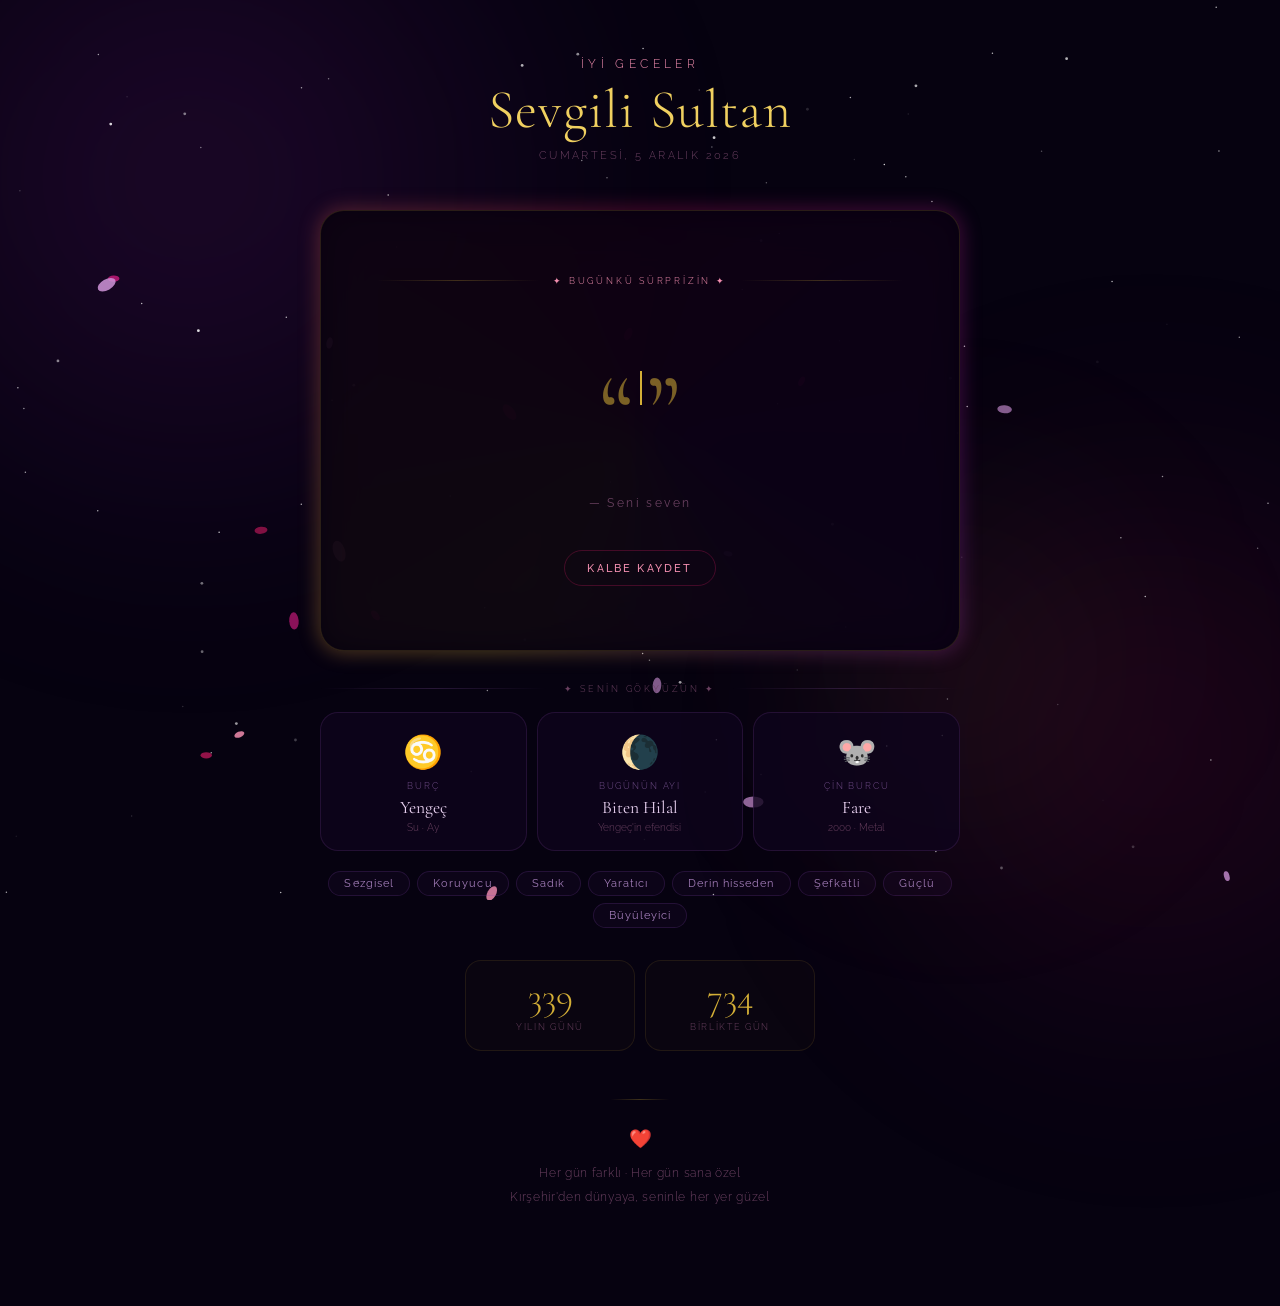
==== commit 9bc4a86e: "Update index.html" ====
--- a/index.html
+++ b/index.html
@@ -3,168 +3,310 @@
 <head>
   <meta charset="UTF-8">
   <meta name="viewport" content="width=device-width, initial-scale=1.0">
+  <meta name="theme-color" content="#060210">
+  <meta name="apple-mobile-web-app-capable" content="yes">
+  <meta name="apple-mobile-web-app-status-bar-style" content="black-translucent">
   <title>Sana Özel 💕</title>
-  <link href="https://fonts.googleapis.com/css2?family=Playfair+Display:ital,wght@0,400;0,500;1,400&family=Lato:wght@300;400&display=swap" rel="stylesheet">
+  <link rel="preconnect" href="https://fonts.googleapis.com">
+  <link rel="preconnect" href="https://fonts.gstatic.com" crossorigin>
+  <link href="https://fonts.googleapis.com/css2?family=Cormorant+Garamond:ital,wght@0,300;0,400;1,300;1,400&family=Raleway:wght@300;400;500&display=swap" rel="stylesheet">
+
   <style>
-    *, *::before, *::after { margin: 0; padding: 0; box-sizing: border-box; }
+    :root {
+      --gold:        #d4af37;
+      --gold-lt:     #f0d060;
+      --rose:        #c2185b;
+      --rose-lt:     #f48fb1;
+      --purple:      #8e24aa;
+      --purple-lt:   #ce93d8;
+      --bg:          #060210;
+      --text:        #fdeef5;
+      --text-2:      #c9a0b4;
+      --text-3:      #6a4060;
+      --card-bg:     rgba(6, 1, 16, 0.92);
+      --ease:        cubic-bezier(.4,0,.2,1);
+      --ease-out:    cubic-bezier(0,0,.2,1);
+    }
+
+    *, *::before, *::after { margin:0; padding:0; box-sizing:border-box; }
+    html { scroll-behavior: smooth; }
 
     body {
       min-height: 100vh;
-      background: #0a0410;
+      background: var(--bg);
+      color: var(--text);
+      font-family: 'Raleway', sans-serif;
+      font-weight: 300;
+      overflow-x: hidden;
       display: flex;
       flex-direction: column;
       align-items: center;
-      font-family: 'Lato', sans-serif;
-      color: #f9e8ef;
-      overflow-x: hidden;
-      padding: 2rem 1rem 4rem;
-      position: relative;
-    }
-
-    /* ── Stars ── */
-    #stars { position: fixed; inset: 0; pointer-events: none; z-index: 0; }
-    .star { position: absolute; background: white; border-radius: 50%; animation: twinkle ease-in-out infinite; }
-    @keyframes twinkle { 0%,100%{opacity:0.07} 50%{opacity:0.55} }
-
-    /* ── Petals ── */
-    .petal {
-      position: fixed; border-radius: 50% 0 50% 0; pointer-events: none; z-index: 1;
-      animation: fallDown linear infinite; opacity: 0;
-    }
-    @keyframes fallDown {
-      0%   { transform: translateY(-30px) rotate(0deg) scale(1); opacity: 0.7; }
-      80%  { opacity: 0.4; }
-      100% { transform: translateY(110vh) rotate(540deg) scale(0.6); opacity: 0; }
-    }
-
-    /* ── Layout ── */
-    .container { position: relative; z-index: 10; max-width: 640px; width: 100%; text-align: center; }
-
-    /* ── Birthday Banner ── */
+    }
+
+    /* ═══ LOADER ═══════════════════════════════════════════════ */
+    #loader {
+      position: fixed; inset: 0;
+      background: var(--bg);
+      display: flex; align-items: center; justify-content: center;
+      z-index: 200;
+      transition: opacity .9s var(--ease), visibility .9s;
+    }
+    #loader.out { opacity: 0; visibility: hidden; pointer-events: none; }
+    .loader-inner { text-align: center; }
+    .loader-heart { font-size: 2rem; display: block; animation: lbeat 1s ease-in-out infinite; }
+    .loader-txt { font-size: .65rem; letter-spacing: .3em; text-transform: uppercase; color: var(--text-3); margin-top: .75rem; }
+    @keyframes lbeat { 0%,100%{transform:scale(.85);opacity:.4} 50%{transform:scale(1.2);opacity:1} }
+
+    /* ═══ CANVAS BACKGROUND ═════════════════════════════════════ */
+    #bg { position:fixed; inset:0; z-index:0; pointer-events:none; }
+
+    /* ═══ AURORA ORBS (CSS) ═════════════════════════════════════ */
+    .orb {
+      position: fixed; border-radius: 50%;
+      pointer-events: none; z-index: 0; filter: blur(90px);
+    }
+    .o1 { width:70vmax; height:70vmax; background:radial-gradient(circle, rgba(142,36,170,.18) 0%, transparent 70%); top:-30%; left:-20%; animation: o1 20s ease-in-out infinite alternate; }
+    .o2 { width:60vmax; height:60vmax; background:radial-gradient(circle, rgba(194,24,91,.14) 0%, transparent 70%); bottom:-25%; right:-20%; animation: o2 26s ease-in-out infinite alternate; }
+    .o3 { width:40vmax; height:40vmax; background:radial-gradient(circle, rgba(212,175,55,.07) 0%, transparent 70%); top:45%; left:55%; animation: o3 18s ease-in-out infinite alternate; }
+    @keyframes o1 { to { transform: translate(4vw, 6vh) scale(1.05); } }
+    @keyframes o2 { to { transform: translate(-4vw, -5vh) scale(1.08); } }
+    @keyframes o3 { to { transform: translate(-5vw, 4vh) scale(.95); } }
+
+    /* ═══ PAGE WRAPPER ══════════════════════════════════════════ */
+    .page {
+      position: relative; z-index: 10;
+      max-width: 680px; width: 100%;
+      padding: 3.5rem 1.25rem 6rem;
+      display: flex; flex-direction: column; align-items: center;
+    }
+
+    /* ═══ HEADER ════════════════════════════════════════════════ */
+    .greeting {
+      font-size: clamp(.7rem,2vw,.78rem); letter-spacing: .35em;
+      text-transform: uppercase; color: var(--rose-lt);
+      margin-bottom: .6rem;
+      opacity: 0; animation: up .8s var(--ease-out) .15s forwards;
+    }
+    .for-name {
+      font-family: 'Cormorant Garamond', serif;
+      font-size: clamp(2.2rem,7vw,3.4rem); font-weight: 300;
+      color: var(--gold-lt); letter-spacing: .02em; line-height: 1.1;
+      margin-bottom: .55rem;
+      opacity: 0; animation: up .8s var(--ease-out) .25s forwards;
+    }
+    .date-line {
+      font-size: .68rem; letter-spacing: .22em; text-transform: uppercase;
+      color: var(--text-3); margin-bottom: 3rem;
+      opacity: 0; animation: up .8s var(--ease-out) .35s forwards;
+    }
+
+    /* ═══ BIRTHDAY BANNER ═══════════════════════════════════════ */
     .bday-banner {
-      margin-bottom: 1.8rem;
-      border-radius: 18px;
-      padding: 1.1rem 1.5rem;
-      background: rgba(212,175,55,0.07);
-      border: 1px solid rgba(212,175,55,0.3);
-      animation: fadeDown 0.8s ease both;
-    }
-    .bday-banner.today { border-color: rgba(212,175,55,0.6); background: rgba(212,175,55,0.1); }
-    .bday-banner-title { font-family: 'Playfair Display', serif; font-size: clamp(1.1rem,3.5vw,1.4rem); color: #f0d060; margin-bottom: 0.3rem; }
-    .bday-banner-sub { font-size: 0.82rem; color: #c9a0b4; letter-spacing: 0.1em; }
-
-    /* ── Header ── */
-    .for-name {
-      font-family: 'Playfair Display', serif;
-      font-size: clamp(1.2rem, 4vw, 1.65rem);
-      color: #f0d060; letter-spacing: 0.06em;
-      margin-bottom: 0.3rem; animation: fadeDown 0.9s ease both;
-    }
-    .today-label {
-      font-size: 0.72rem; letter-spacing: 0.22em; text-transform: uppercase;
-      color: #c9a0b4; margin-bottom: 2rem; animation: fadeDown 0.9s ease 0.12s both;
-    }
-
-    /* ── Main Card ── */
+      width: 100%; border-radius: 20px;
+      padding: 1.3rem 1.75rem; margin-bottom: 2rem; text-align: center;
+      background: linear-gradient(135deg,rgba(212,175,55,.06),rgba(194,24,91,.06));
+      border: 1px solid rgba(212,175,55,.25);
+      opacity: 0; animation: up .8s var(--ease-out) .38s forwards;
+    }
+    .bday-banner.is-today { border-color: rgba(212,175,55,.55); background: linear-gradient(135deg,rgba(212,175,55,.1),rgba(194,24,91,.1)); }
+    .bday-title { font-family:'Cormorant Garamond',serif; font-size:clamp(1rem,3.5vw,1.35rem); color:var(--gold-lt); margin-bottom:.3rem; }
+    .bday-sub   { font-size:.76rem; color:var(--text-2); letter-spacing:.07em; }
+
+    /* ═══ MAIN CARD ═════════════════════════════════════════════ */
+    .card-wrap {
+      width: 100%; position: relative; margin-bottom: 2rem;
+      opacity: 0; animation: up .9s var(--ease-out) .45s forwards;
+    }
+    /* animated gradient glow ring */
+    .card-glow {
+      position: absolute; inset: -2px; border-radius: 26px;
+      background: conic-gradient(from var(--a,0deg), var(--rose) 0%, var(--purple) 30%, var(--gold) 60%, var(--rose) 100%);
+      filter: blur(10px); opacity: .35;
+      animation: glowSpin 8s linear infinite;
+    }
+    @property --a { syntax:'<angle>'; initial-value:0deg; inherits:false; }
+    @keyframes glowSpin { to { --a: 360deg; } }
+
     .card {
-      border: 1px solid rgba(212,175,55,0.18); border-radius: 22px;
-      padding: clamp(2rem,6vw,3.5rem) clamp(1.5rem,5vw,3rem);
-      margin-bottom: 1.6rem;
-      background: rgba(14,5,20,0.92);
-      animation: fadeIn 1.1s ease 0.3s both;
-      position: relative; overflow: hidden;
-    }
-    .card::before {
-      content: ''; position: absolute; inset: 0;
-      background: radial-gradient(ellipse at 50% -20%, rgba(180,24,91,0.09) 0%, transparent 70%);
-      pointer-events: none;
-    }
-    .comp-tag {
-      font-size: 0.68rem; letter-spacing: 0.25em; text-transform: uppercase;
-      color: #f48fb1; margin-bottom: 1.8rem;
-    }
+      position: relative; z-index: 1;
+      border: 1px solid rgba(212,175,55,.16);
+      border-radius: 24px;
+      padding: clamp(2.5rem,6vw,4rem) clamp(2rem,5vw,3.5rem);
+      background: var(--card-bg);
+      backdrop-filter: blur(24px);
+      -webkit-backdrop-filter: blur(24px);
+      text-align: center;
+    }
+
+    /* decorative line eyebrow */
+    .eyebrow {
+      display: flex; align-items: center; gap: .9rem; margin-bottom: 2.5rem;
+    }
+    .eyebrow-line {
+      flex: 1; height: 1px;
+      background: linear-gradient(90deg, transparent, rgba(212,175,55,.25), transparent);
+    }
+    .eyebrow-text {
+      font-size: .58rem; letter-spacing: .3em; text-transform: uppercase;
+      color: var(--rose-lt); white-space: nowrap;
+    }
+
+    /* compliment text */
+    .compliment-wrap { min-height: 130px; display:flex; align-items:center; justify-content:center; margin-bottom: 2.5rem; }
     .compliment {
-      font-family: 'Playfair Display', serif;
-      font-size: clamp(1.2rem, 3.8vw, 1.8rem);
-      line-height: 1.7; color: #fdeef5; font-style: italic;
-      margin-bottom: 2rem; position: relative;
-    }
-    .compliment::before { content: '\201C'; color: #d4af37; font-size: 3em; line-height:0; vertical-align:-0.45em; margin-right:0.05em; font-style:normal; }
-    .compliment::after  { content: '\201D'; color: #d4af37; font-size: 3em; line-height:0; vertical-align:-0.45em; margin-left:0.05em;  font-style:normal; }
-    .from-line { font-size: 0.82rem; color: #c9a0b4; letter-spacing: 0.12em; }
-
-    /* ── Section Label ── */
-    .section-label {
-      font-size: 0.65rem; letter-spacing: 0.28em; text-transform: uppercase;
-      color: #8a6070; margin: 0 0 1rem; animation: fadeIn 1s ease 0.6s both;
-    }
-
-    /* ── Astrology Grid ── */
+      font-family: 'Cormorant Garamond', serif;
+      font-size: clamp(1.4rem,4.5vw,2.15rem); font-weight: 300;
+      line-height: 1.7; color: var(--text); font-style: italic;
+    }
+    .q-open, .q-close {
+      font-family: 'Cormorant Garamond', serif;
+      font-size: 3.2em; line-height: 0;
+      vertical-align: -.42em; font-style: normal;
+      color: var(--gold); opacity: .55;
+    }
+    .q-open { margin-right: .03em; }
+    .q-close { margin-left: .03em;  }
+    .cursor-blink {
+      display: inline-block; width: 2px; height: 1em;
+      background: var(--gold); vertical-align: -.1em;
+      animation: cur .85s step-end infinite; margin-left: 2px;
+    }
+    @keyframes cur { 50%{opacity:0} }
+
+    /* from line + bottom divider */
+    .from-line {
+      font-size: .75rem; font-weight: 400; letter-spacing: .2em;
+      color: var(--text-3); margin-bottom: 2.5rem;
+    }
+
+    /* action buttons */
+    .card-actions { display:flex; gap:10px; justify-content:center; flex-wrap:wrap; }
+    .btn {
+      display: inline-flex; align-items: center; gap: 6px;
+      font-family: 'Raleway',sans-serif;
+      font-size: .68rem; font-weight: 500; letter-spacing: .2em; text-transform: uppercase;
+      padding: .65rem 1.4rem; border-radius: 99px; border: 1px solid;
+      cursor: pointer; transition: all .25s var(--ease);
+      background: transparent; color: inherit;
+    }
+    .btn-copy  { color:var(--rose-lt); border-color:rgba(194,24,91,.3); }
+    .btn-copy:hover  { background:rgba(194,24,91,.08); border-color:rgba(194,24,91,.55); }
+    .btn-copy.ok     { color:#81c784; border-color:rgba(129,199,132,.45); }
+    .btn-share { color:var(--gold);   border-color:rgba(212,175,55,.28); }
+    .btn-share:hover { background:rgba(212,175,55,.07); border-color:rgba(212,175,55,.55); }
+
+    /* ═══ SECTION DIVIDER ═══════════════════════════════════════ */
+    .sec-label {
+      display: flex; align-items: center; gap: 1rem;
+      width: 100%; margin-bottom: 1.1rem;
+      opacity: 0; animation: up .8s var(--ease-out) .65s forwards;
+    }
+    .sec-label-line { flex:1; height:1px; background:linear-gradient(90deg,transparent,rgba(130,80,160,.28),transparent); }
+    .sec-label-text { font-size:.58rem; letter-spacing:.3em; text-transform:uppercase; color:var(--text-3); white-space:nowrap; }
+
+    /* ═══ ASTROLOGY ═════════════════════════════════════════════ */
     .astro-grid {
-      display: grid; grid-template-columns: 1fr 1fr 1fr;
-      gap: 10px; margin-bottom: 1.6rem;
-      animation: fadeUp 0.9s ease 0.65s both;
-    }
-    @media(max-width:480px) { .astro-grid { grid-template-columns: 1fr 1fr; } .astro-grid .a3 { grid-column: 1/-1; } }
-
-    .astro-card {
-      border: 1px solid rgba(140,90,160,0.22);
-      border-radius: 16px; padding: 1.1rem 0.9rem;
-      background: rgba(20,8,30,0.85); text-align: center;
-    }
-    .astro-icon { font-size: 1.8rem; margin-bottom: 0.5rem; display: block; }
-    .astro-title { font-size: 0.72rem; letter-spacing: 0.18em; text-transform: uppercase; color: #b88fc4; margin-bottom: 0.35rem; }
-    .astro-value { font-family: 'Playfair Display', serif; font-size: 1.05rem; color: #e8d0f0; font-weight: 500; }
-    .astro-sub { font-size: 0.68rem; color: #8a6070; margin-top: 0.25rem; }
-
-    /* ── Traits ── */
-    .traits-wrap {
-      display: flex; flex-wrap: wrap; gap: 8px; justify-content: center;
-      margin-bottom: 1.6rem; animation: fadeUp 0.9s ease 0.8s both;
+      display: grid; grid-template-columns: repeat(3,1fr);
+      gap: 10px; width: 100%; margin-bottom: 1.25rem;
+      opacity: 0; animation: up .8s var(--ease-out) .72s forwards;
+    }
+    @media(max-width:420px) {
+      .astro-grid { grid-template-columns: 1fr 1fr; }
+      .astro-grid .span2 { grid-column: 1/-1; }
+    }
+    .a-card {
+      border: 1px solid rgba(130,70,160,.2); border-radius: 18px;
+      padding: 1.3rem .75rem 1.1rem;
+      background: rgba(14,4,28,.8);
+      text-align: center;
+      transition: border-color .3s, transform .3s var(--ease);
+      cursor: default;
+    }
+    .a-card:hover { border-color:rgba(170,100,210,.4); transform:translateY(-3px); }
+    .a-icon  { font-size:2rem; display:block; margin-bottom:.55rem; }
+    .a-label { font-size:.58rem; letter-spacing:.2em; text-transform:uppercase; color:rgba(170,120,200,.65); margin-bottom:.35rem; }
+    .a-val   { font-family:'Cormorant Garamond',serif; font-size:1.1rem; color:#e8d0f0; font-weight:400; }
+    .a-sub   { font-size:.63rem; color:var(--text-3); margin-top:.25rem; }
+
+    /* ═══ TRAITS ════════════════════════════════════════════════ */
+    .traits {
+      display:flex; flex-wrap:wrap; gap:7px; justify-content:center;
+      width:100%; margin-bottom:2rem;
+      opacity:0; animation: up .8s var(--ease-out) .82s forwards;
     }
     .trait {
-      font-size: 0.72rem; letter-spacing: 0.08em;
-      border: 1px solid rgba(140,90,180,0.25);
-      border-radius: 99px; padding: 4px 14px;
-      background: rgba(140,90,180,0.07); color: #c4a0d8;
-    }
-
-    /* ── Stats ── */
-    .stats { display: flex; gap: 12px; justify-content: center; margin-bottom: 1.6rem; flex-wrap: wrap; animation: fadeUp 0.9s ease 0.9s both; }
-    .stat { border: 1px solid rgba(212,175,55,0.14); border-radius: 14px; padding: 0.85rem 1.4rem; min-width: 110px; background: rgba(212,175,55,0.04); }
-    .stat-num { font-family: 'Playfair Display', serif; font-size: 2rem; font-weight: 500; color: #d4af37; line-height: 1; margin-bottom: 0.3rem; }
-    .stat-lbl { font-size: 0.65rem; letter-spacing: 0.18em; text-transform: uppercase; color: #c9a0b4; }
-
-    /* ── Footer ── */
-    footer { font-size: 0.8rem; color: #7a5068; animation: fadeUp 0.9s ease 1s both; line-height: 1.9; }
-    .heart { display: inline-block; animation: pulse 2.2s ease-in-out infinite; }
-    @keyframes pulse { 0%,100%{transform:scale(1)} 50%{transform:scale(1.2)} }
-
-    /* ── Animations ── */
-    @keyframes fadeDown { from{opacity:0;transform:translateY(-16px)} to{opacity:1;transform:none} }
-    @keyframes fadeUp   { from{opacity:0;transform:translateY(16px)}  to{opacity:1;transform:none} }
-    @keyframes fadeIn   { from{opacity:0} to{opacity:1} }
+      font-size:.67rem; font-weight:400; letter-spacing:.1em;
+      border:1px solid rgba(130,70,180,.2); border-radius:99px; padding:5px 15px;
+      background:rgba(130,70,180,.05); color:rgba(200,155,225,.8);
+      transition:all .25s;
+    }
+    .trait:hover { border-color:rgba(170,100,230,.4); background:rgba(130,70,180,.1); }
+
+    /* ═══ STATS ═════════════════════════════════════════════════ */
+    .stats {
+      display:flex; gap:10px; flex-wrap:wrap; justify-content:center;
+      width:100%; margin-bottom:3rem;
+      opacity:0; animation:up .8s var(--ease-out) .92s forwards;
+    }
+    .stat {
+      flex:1; min-width:100px; max-width:170px;
+      border:1px solid rgba(212,175,55,.11); border-radius:16px;
+      padding:1.1rem 1.25rem; background:rgba(212,175,55,.025); text-align:center;
+    }
+    .stat-n { font-family:'Cormorant Garamond',serif; font-size:2.3rem; font-weight:300; color:var(--gold); line-height:1; margin-bottom:.35rem; }
+    .stat-l { font-size:.58rem; letter-spacing:.18em; text-transform:uppercase; color:var(--text-3); }
+
+    /* ═══ FOOTER ════════════════════════════════════════════════ */
+    footer {
+      width:100%; text-align:center;
+      opacity:0; animation:up .8s var(--ease-out) 1.05s forwards;
+    }
+    .f-line { height:1px; width:60px; margin:0 auto 1.75rem; background:linear-gradient(90deg,transparent,rgba(212,175,55,.28),transparent); }
+    .f-heart { font-size:1.15rem; display:inline-block; animation:hb 2.6s ease-in-out infinite; margin-bottom:.7rem; }
+    @keyframes hb { 0%,100%{transform:scale(1)} 14%{transform:scale(1.22)} 28%{transform:scale(1)} 42%{transform:scale(1.12)} 56%{transform:scale(1)} }
+    .f-text { font-size:.72rem; color:var(--text-3); line-height:2.1; letter-spacing:.06em; }
+
+    /* ═══ UTILITIES ═════════════════════════════════════════════ */
+    @keyframes up   { from{opacity:0;transform:translateY(22px)} to{opacity:1;transform:none} }
+    @keyframes down { from{opacity:0;transform:translateY(-16px)} to{opacity:1;transform:none} }
+
+    @media(max-width:480px) {
+      .card { padding:2.25rem 1.4rem; }
+      .card-actions { flex-direction:column; align-items:center; }
+    }
   </style>
 </head>
 <body>
 
-<div id="stars"></div>
-
-<!-- ══ CONFIGURATION ═══════════════════════════════════════════════ -->
+<!-- LOADER -->
+<div id="loader">
+  <div class="loader-inner">
+    <span class="loader-heart">🌹</span>
+    <p class="loader-txt">Sana Özel Hazırlanıyor…</p>
+  </div>
+</div>
+
+<!-- AURORA ORBS -->
+<div class="o1 orb"></div>
+<div class="o2 orb"></div>
+<div class="o3 orb"></div>
+
+<!-- CANVAS (stars + petals) -->
+<canvas id="bg"></canvas>
+
+<!-- ══════════════════════ CONFIG ══════════════════════════════ -->
 <script>
 const CONFIG = {
-  name:          "Sultan",           // ← her name / nickname
-  birthday:      "2000-06-29",      // ← her birthday (YYYY-MM-DD)
-  togetherSince: "",                // ← anniversary date, e.g. "2022-03-14" (or leave "")
-  senderName:    "Seni seven",      // ← your sign-off
+  name:          "Sultan",
+  birthday:      "2000-06-29",
+  togetherSince: "2024-12-01",           // e.g. "2022-08-14"
+  senderName:    "Seni seven",
 };
 </script>
-<!-- ═══════════════════════════════════════════════════════════════ -->
-
+
+<!-- ══════════════════════ COMPLIMENTS ════════════════════════ -->
 <script>
-/* ── 153 Turkish compliments ─────────────────────────────────── */
 const COMPLIMENTS = [
-  /* Klasik romantik */
   "Gülüşün odayı aydınlatıyor, tıpkı güneşin sabahı aydınlattığı gibi.",
   "Sen dünyayı daha güzel bir yer yapıyorsun, sadece var olarak.",
   "Varlığın tek başına bir armağan — bunu hiç unutma.",
@@ -230,7 +372,7 @@
   "Seninle olmak, hayatımın en iyi kararı — her gün bunu hissediyorum.",
   "Sen benim için hem sığınak hem macera.",
   "Kırşehir seni doğurmuş, dünya sana şükretmeli.",
-  /* Pet names ❤️ */
+  /* Pet names 💕 */
   "Meri jaan, sen benim canım, ruhum, her şeyimsin — bunu her zaman bil.",
   "Mein fettisacki, ne kadar tatlı ve eşsiz birisin — kelimeler yetmiyor.",
   "Sevgili buggi schnuggi'm, seninle her gün yeni bir mucize başlıyor.",
@@ -254,27 +396,21 @@
   "Her halinle büyüleyicisin — sevinçli, düşünceli, hatta hüzünlüyken bile.",
   "Seni sevmek, en güzel şiiri ezbere bilmek gibi — asla unutmuyorum.",
   "Seninle olmak, en güzel melodiyi her gün yeniden duymak gibi.",
-  "Sen benim için her şeyin anlamını taşıyorsun.",
   "Gözlerindeki ışık hiç sönmüyor — bu seni eşsiz yapıyor.",
-  "Seninle paylaştığım her an, zamanın en güzel dilimleri.",
   "Seni sevmek kolayın kolayı — doğal, saf ve sonsuz.",
   "Seninle olmak, hayatımın en doğru cümlesi.",
   "Sen benim kalbimin en sık ziyaret ettiği yerisin.",
   "Seninle olan her hatıra, içimi ısıtıyor.",
   "Seni sevmek, hayatımın en büyük onuru.",
-  "Seninle her sabaha teşekkür etmemi sağlıyor.",
-  "Sen benim kalbimin en sevdiği ritmisin.",
   /* Burç temalı */
   "Yengeç burçlusun — kalbinin derinliği ve sezgilerinin gücü seni gerçekten özel kılıyor.",
   "Ay'ın çocuğusun; tıpkı Ay gibi her haliyle büyüleyicisin.",
-  "Yıldızlar seni özel bir amaç için bir araya getirmiş gibi.",
   "Ejderha yılında doğmuşsun — o güç, cesaret ve büyü sende hep hissedilir.",
-  "Su elementi sana o derin sezgiyi vermiş; duygularını bu kadar güzel taşıyabilmek bir hediyedir.",
+  "Su elementi sana o derin sezgiyi vermiş; duyguları bu kadar güzel taşımak bir hediyedir.",
   "Doğduğun gün dünya çok güzel bir hediye aldı — seni.",
   "Ay seni yönetir; bu yüzden hem derinsin hem sırlısın hem de büyüleyicisin.",
   /* Güçlü kadın */
   "Hem cesur hem de şefkatlisin — bu ikisi bir arada az görülür.",
-  "Sen hem özgün hem de benzersizsin.",
   "Güçlü bir kalbin var — hem kendini hem de sevdiklerini koruyorsun.",
   "Sevgin her şeyi iyileştiriyor — bu nadiren görülen bir güç.",
   "Sen içten dışa, her açıdan güzelsin.",
@@ -284,7 +420,6 @@
   "Varlığın güneşin olmadığı günlerde bile sıcak hissettiriyor.",
   "Sana olan sevgim her geçen günle kökleniyor, derinleşiyor.",
   "Seninle geçirilen her gün, bir armağan gibi hissettiriyor.",
-  "Sen benim için şans, huzur ve sevinç anlamına geliyorsun.",
   "Sana baktığımda, dünyanın en güzel tablosunu görüyorum.",
   "Seninle olmak beni her gün daha mutlu ediyor.",
   "Seninle olmak, en güzel rüyayı gerçek gibi yaşamak.",
@@ -292,199 +427,337 @@
   "Her gün biraz daha sana hayran kalıyorum.",
   "Seninle her anı doyasıya yaşamak istiyorum.",
   "Her sabah gözlerimi açtığımda, seninle aynı dünyada olmak için teşekkür ediyorum.",
-  /* Şiirsel finaller */
+  /* Finaller */
   "Sen benim için yıldızlardan da güzel, güneşten de sıcaksın.",
   "Sen benim için hem geçmiş hem gelecek — her şeyimsin.",
   "Senin varlığın bana güç veriyor, dayanma gücü.",
-  "Seninle olmak, her güne anlam katıyor.",
   "Sen benim için hem ışık hem yönsün.",
-  "Her halinle büyülüyorsun — bu seni çok özel kılıyor.",
   "Seninle geçirilen her an, hayatımın en güzel anısı olmaya aday.",
   "Sen benim için bir evren — keşfetmeye doyamıyorum.",
   "Seni sevmek, dünyanın en doğal şeyi.",
   "Sen benim için kelimelerle anlatılamayan bir güzelliksin.",
   "Sen benim için hem sabah hem akşam — günümün tamamısın.",
   "Seninle olmak, hayatımın en güzel sayfası.",
-  "Sen benim için güneş doğmadan önce sabahı müjdeleyen yıldızsın.",
-  "Seni sevmek, her gün yeni bir şey keşfetmek gibi.",
   "Meri jaan, seninle her şey daha büyük, daha derin, daha güzel.",
   "Buggi schnuggi'm, sen benim için dünyanın en güzel sürprizisin.",
   "Sen benim için sonsuz — seni anlatacak kelimeler henüz icat edilmedi.",
+  "Seninle her sabaha bakmak, hayatımın en büyük ödülü.",
+  "Mein fettisacki, seninle paylaşılan sessizlik bile bir şiir.",
+  "Meri jaan, sen olmadan hiçbir şey tam olmazdı.",
 ];
-
-/* ── Turkish helpers ─────────────────────────────────────────── */
-const TR_MONTHS = ["Ocak","Şubat","Mart","Nisan","Mayıs","Haziran","Temmuz","Ağustos","Eylül","Ekim","Kasım","Aralık"];
-const TR_DAYS   = ["Pazar","Pazartesi","Salı","Çarşamba","Perşembe","Cuma","Cumartesi"];
-
-function dayKey(d) { return d.getFullYear()*10000+(d.getMonth()+1)*100+d.getDate(); }
-function seededIndex(key, len) {
+</script>
+
+<!-- ══════════════════════ LOGIC ═══════════════════════════════ -->
+<script>
+const TR_M = ["Ocak","Şubat","Mart","Nisan","Mayıs","Haziran","Temmuz","Ağustos","Eylül","Ekim","Kasım","Aralık"];
+const TR_D = ["Pazar","Pazartesi","Salı","Çarşamba","Perşembe","Cuma","Cumartesi"];
+
+function seed(key, len) {
   let h = (key * 2654435761) >>> 0;
   h ^= h >> 16; h = (h * 0x45d9f3b) >>> 0; h ^= h >> 16;
   return h % len;
 }
-function dayOfYear(d) { return Math.floor((d - new Date(d.getFullYear(),0,0)) / 86400000); }
-function daysBetween(a, b) { return Math.floor((b - a) / 86400000); }
-
-/* ── Moon phase ─────────────────────────────────────────────── */
-function moonPhase(date) {
-  const ref = new Date('2000-01-06T18:14:00Z'); // known new moon
-  const period = 29.53059;
-  const elapsed = (date - ref) / 86400000;
-  return ((elapsed % period) + period) % period;
-}
-function moonEmoji(p) {
-  if (p < 1.85)  return { e:'🌑', n:'Yeni Ay' };
-  if (p < 7.38)  return { e:'🌒', n:'Hilal' };
-  if (p < 9.22)  return { e:'🌓', n:'İlk Dördün' };
-  if (p < 14.76) return { e:'🌔', n:'Dolunaya Yakın' };
-  if (p < 16.61) return { e:'🌕', n:'Dolunay' };
-  if (p < 22.15) return { e:'🌖', n:'Azalan Gibbous' };
-  if (p < 23.99) return { e:'🌗', n:'Son Dördün' };
-  return { e:'🌘', n:'Biten Hilal' };
-}
-
-/* ── Birthday countdown ─────────────────────────────────────── */
-function birthdayInfo(birthdayStr) {
-  if (!birthdayStr) return null;
-  const now = new Date();
-  const [yr, mo, dy] = birthdayStr.split('-').map(Number);
-  const isToday = now.getDate()===dy && now.getMonth()===mo-1;
-  let next = new Date(now.getFullYear(), mo-1, dy);
-  if (!isToday && next <= now) next = new Date(now.getFullYear()+1, mo-1, dy);
-  const daysUntil = isToday ? 0 : Math.ceil((next - now) / 86400000);
-  const isTomorrow = daysUntil === 1;
-  const turningAge = next.getFullYear() - yr;
-  return { isToday, isTomorrow, daysUntil, turningAge };
-}
-
-/* ── Chinese zodiac (simplified by year) ─────────────────────── */
-function chineseZodiac(year) {
-  const signs = ["Maymun","Horoz","Köpek","Domuz","Fare","Öküz","Kaplan","Tavşan","Ejderha","Yılan","At","Koyun"];
-  const emojis= ["🐒","🐓","🐕","🐗","🐭","🐂","🐯","🐰","🐉","🐍","🐴","🐑"];
-  const i = (year - 2004 % 12 + 120) % 12; // 2000 = Ejderha (Dragon)
-  const idx = ((year - 1900) % 12 + 12) % 12;
-  return { name: signs[idx], emoji: emojis[idx] };
-}
-
-window.onload = () => {
-  const now = new Date();
-
-  /* Compliment */
-  const idx = seededIndex(dayKey(now), COMPLIMENTS.length);
-  document.getElementById('compliment-text').textContent = COMPLIMENTS[idx];
-
-  /* Header */
-  document.getElementById('for-name').textContent = `Sevgili ${CONFIG.name}`;
-  document.getElementById('date-str').textContent = `${TR_DAYS[now.getDay()]}, ${now.getDate()} ${TR_MONTHS[now.getMonth()]} ${now.getFullYear()}`;
-  document.getElementById('from-line').textContent = `— ${CONFIG.senderName}`;
-
-  /* Birthday banner */
-  const bInfo = birthdayInfo(CONFIG.birthday);
-  if (bInfo) {
-    const banner = document.getElementById('bday-banner');
-    banner.style.display = '';
-    if (bInfo.isToday) {
-      banner.classList.add('today');
-      banner.querySelector('.bday-banner-title').textContent = `🎂 Mutlu ${bInfo.turningAge}. Doğum Günün, ${CONFIG.name}!`;
-      banner.querySelector('.bday-banner-sub').textContent = `Bugün senin özel günün — dünyaya geldiğin gün. ✨`;
-    } else if (bInfo.isTomorrow) {
-      banner.querySelector('.bday-banner-title').textContent = `🎉 Yarın doğum günün! ${bInfo.turningAge} oluyorsun`;
-      banner.querySelector('.bday-banner-sub').textContent = `Uyumadan önce bir dilek tut — her şey gerçek olabilir.`;
-    } else if (bInfo.daysUntil <= 7) {
-      banner.querySelector('.bday-banner-title').textContent = `🎈 Doğum günün ${bInfo.daysUntil} gün sonra`;
-      banner.querySelector('.bday-banner-sub').textContent = `${bInfo.turningAge} olmaya hazır mısın?`;
-    } else {
-      banner.style.display = 'none';
-    }
+function dKey(d)  { return d.getFullYear()*10000+(d.getMonth()+1)*100+d.getDate(); }
+function dOfYear(d){ return Math.floor((d-new Date(d.getFullYear(),0,0))/86400000); }
+function dBetween(a,b){ return Math.floor((b-a)/86400000); }
+
+function moonPhase(d) {
+  const ref = new Date('2000-01-06T18:14:00Z');
+  const p = 29.53059;
+  return (((d-ref)/86400000 % p)+p)%p;
+}
+function moonInfo(p) {
+  if(p<1.85)  return{e:'🌑',n:'Yeni Ay'};
+  if(p<7.38)  return{e:'🌒',n:'Hilal'};
+  if(p<9.22)  return{e:'🌓',n:'İlk Dördün'};
+  if(p<14.76) return{e:'🌔',n:'Büyüyen Ay'};
+  if(p<16.61) return{e:'🌕',n:'Dolunay'};
+  if(p<22.15) return{e:'🌖',n:'Azalan Ay'};
+  if(p<23.99) return{e:'🌗',n:'Son Dördün'};
+  return{e:'🌘',n:'Biten Hilal'};
+}
+function chineseZodiac(y) {
+  const s=["Maymun","Horoz","Köpek","Domuz","Fare","Öküz","Kaplan","Tavşan","Ejderha","Yılan","At","Koyun"];
+  const e=["🐒","🐓","🐕","🐗","🐭","🐂","🐯","🐰","🐉","🐍","🐴","🐑"];
+  const i=((y-1900)%12+12)%12;
+  return{name:s[i],emoji:e[i]};
+}
+function bdayInfo(str) {
+  if(!str) return null;
+  const now=new Date();
+  const [yr,mo,dy]=str.split('-').map(Number);
+  const isToday=now.getDate()===dy&&now.getMonth()===mo-1;
+  let next=new Date(now.getFullYear(),mo-1,dy);
+  if(!isToday&&next<=now) next=new Date(now.getFullYear()+1,mo-1,dy);
+  const daysUntil=isToday?0:Math.ceil((next-now)/86400000);
+  return{isToday,isTomorrow:daysUntil===1,daysUntil,age:next.getFullYear()-yr};
+}
+function greeting() {
+  const h=new Date().getHours();
+  if(h<12) return'Günaydın';
+  if(h<17) return'İyi öğleden sonralar';
+  if(h<21) return'İyi akşamlar';
+  return'İyi geceler';
+}
+function visitStreak() {
+  try {
+    const today=new Date().toDateString();
+    const last=localStorage.getItem('sv_last');
+    let streak=parseInt(localStorage.getItem('sv_streak')||'0');
+    if(last!==today){
+      const yest=new Date(Date.now()-86400000).toDateString();
+      streak=last===yest?streak+1:1;
+      localStorage.setItem('sv_streak',streak);
+      localStorage.setItem('sv_last',today);
+    }
+    return streak;
+  } catch(e){ return null; }
+}
+
+/* ── Typewriter ── */
+function typeWriter(el, text, done) {
+  el.textContent=''; let i=0;
+  const cursor=document.getElementById('tw-cursor');
+  const t=setInterval(()=>{
+    el.textContent+=text[i++];
+    if(i>=text.length){
+      clearInterval(t);
+      if(cursor) cursor.style.display='none';
+      if(done) done();
+    }
+  }, text.length>80 ? 22 : 28);
+}
+
+/* ── Canvas particles ── */
+function initCanvas() {
+  const canvas=document.getElementById('bg');
+  const ctx=canvas.getContext('2d');
+  let W,H,stars=[],petals=[];
+
+  function resize(){
+    W=canvas.width=window.innerWidth;
+    H=canvas.height=window.innerHeight;
   }
-
-  /* Astrology */
-  const mp = moonPhase(now);
-  const moon = moonEmoji(mp);
-  document.getElementById('moon-emoji').textContent = moon.e;
-  document.getElementById('moon-name').textContent = moon.n;
-
-  const [byear] = CONFIG.birthday ? CONFIG.birthday.split('-').map(Number) : [2000];
-  const cz = chineseZodiac(byear);
-  document.getElementById('cz-emoji').textContent = cz.emoji;
-  document.getElementById('cz-name').textContent = cz.name;
-
-  /* Stats */
-  const doy = dayOfYear(now);
-  document.getElementById('day-num').textContent = doy;
-
-  if (CONFIG.togetherSince) {
-    const since = new Date(CONFIG.togetherSince);
-    const days = daysBetween(since, now);
-    document.getElementById('together-stat').style.display = '';
-    document.getElementById('together-days').textContent = days.toLocaleString('tr-TR');
+  window.addEventListener('resize',resize);
+  resize();
+
+  /* Stars */
+  for(let i=0;i<110;i++) stars.push({
+    x:Math.random(),y:Math.random(),
+    r:Math.random()<.2?1.4:.75,
+    op:Math.random(),spd:.003+Math.random()*.005,dir:Math.random()>.5?1:-1
+  });
+
+  /* Petals */
+  const PC=['#c2185b','#e91e8c','#f48fb1','#ad1457','#ce93d8'];
+  function newPetal(){ return{
+    x:Math.random()*W,y:-20,
+    r:4+Math.random()*7,
+    vy:.4+Math.random()*.9,vx:(Math.random()-.5)*.4,
+    rot:Math.random()*Math.PI*2,vr:(Math.random()-.5)*.04,
+    op:.55+Math.random()*.35,
+    color:PC[Math.floor(Math.random()*PC.length)]
+  };}
+  for(let i=0;i<18;i++){
+    const p=newPetal();
+    p.y=Math.random()*H; /* distribute on load */
+    petals.push(p);
   }
 
-  /* Stars */
-  const starsEl = document.getElementById('stars');
-  for (let i = 0; i < 90; i++) {
-    const s = document.createElement('div'); s.className = 'star';
-    const sz = Math.random() < 0.25 ? 2 : 1;
-    s.style.cssText = `width:${sz}px;height:${sz}px;top:${Math.random()*100}%;left:${Math.random()*100}%;animation-duration:${2.5+Math.random()*4.5}s;animation-delay:-${Math.random()*7}s`;
-    starsEl.appendChild(s);
+  function draw(){
+    ctx.clearRect(0,0,W,H);
+    /* stars */
+    stars.forEach(s=>{
+      s.op+=s.spd*s.dir;
+      if(s.op>0.75)s.dir=-1;
+      if(s.op<0.04)s.dir=1;
+      ctx.save();
+      ctx.globalAlpha=s.op;
+      ctx.fillStyle='#fff';
+      ctx.beginPath();
+      ctx.arc(s.x*W,s.y*H,s.r,0,Math.PI*2);
+      ctx.fill();
+      ctx.restore();
+    });
+    /* petals */
+    petals.forEach(p=>{
+      p.y+=p.vy; p.x+=p.vx; p.rot+=p.vr; p.op-=.0003;
+      if(p.y>H+25||p.op<0){ Object.assign(p,newPetal()); }
+      ctx.save();
+      ctx.globalAlpha=Math.max(0,p.op);
+      ctx.fillStyle=p.color;
+      ctx.translate(p.x,p.y);
+      ctx.rotate(p.rot);
+      ctx.beginPath();
+      ctx.ellipse(0,0,p.r,p.r*.55,0,0,Math.PI*2);
+      ctx.fill();
+      ctx.restore();
+    });
+    requestAnimationFrame(draw);
   }
-
-  /* Petals */
-  const petalColors = ['#c2185b','#e91e8c','#f48fb1','#ad1457','#9c27b0','#880e4f'];
-  for (let i = 0; i < 20; i++) {
-    const p = document.createElement('div'); p.className = 'petal';
-    const sz = 7 + Math.random() * 11;
-    p.style.cssText = `width:${sz}px;height:${sz}px;left:${Math.random()*100}%;background:${petalColors[Math.floor(Math.random()*petalColors.length)]};animation-duration:${8+Math.random()*11}s;animation-delay:-${Math.random()*18}s`;
-    document.body.appendChild(p);
+  draw();
+}
+
+/* ── Main init ── */
+window.addEventListener('DOMContentLoaded', ()=>{
+  initCanvas();
+  const now=new Date();
+
+  /* pick compliment */
+  const idx=seed(dKey(now),COMPLIMENTS.length);
+  const compliment=COMPLIMENTS[idx];
+
+  /* greeting + name */
+  document.getElementById('greeting').textContent=greeting();
+  document.getElementById('for-name').textContent=`Sevgili ${CONFIG.name}`;
+  document.getElementById('date-line').textContent=`${TR_D[now.getDay()]}, ${now.getDate()} ${TR_M[now.getMonth()]} ${now.getFullYear()}`;
+  document.getElementById('from-line').textContent=`— ${CONFIG.senderName}`;
+
+  /* birthday banner */
+  const bi=bdayInfo(CONFIG.birthday);
+  if(bi){
+    const banner=document.getElementById('bday-banner');
+    if(bi.isToday){
+      banner.style.display='';
+      banner.classList.add('is-today');
+      banner.querySelector('.bday-title').textContent=`🎂 Mutlu ${bi.age}. Doğum Günün, ${CONFIG.name}!`;
+      banner.querySelector('.bday-sub').textContent=`Bugün senin özel günün — dünyaya geldiğin gün ✨`;
+    } else if(bi.isTomorrow){
+      banner.style.display='';
+      banner.querySelector('.bday-title').textContent=`🎉 Yarın doğum günün! ${bi.age} oluyorsun`;
+      banner.querySelector('.bday-sub').textContent=`Uyumadan önce bir dilek tut — her şey gerçek olabilir.`;
+    } else if(bi.daysUntil<=7){
+      banner.style.display='';
+      banner.querySelector('.bday-title').textContent=`🎈 Doğum günün ${bi.daysUntil} gün sonra`;
+      banner.querySelector('.bday-sub').textContent=`${bi.age} olmaya hazır mısın?`;
+    }
   }
-};
+
+  /* astrology */
+  const moon=moonInfo(moonPhase(now));
+  document.getElementById('moon-e').textContent=moon.e;
+  document.getElementById('moon-n').textContent=moon.n;
+  const [byr]=CONFIG.birthday?CONFIG.birthday.split('-').map(Number):[2000];
+  const cz=chineseZodiac(byr);
+  document.getElementById('cz-e').textContent=cz.emoji;
+  document.getElementById('cz-n').textContent=cz.name;
+
+  /* stats */
+  document.getElementById('day-n').textContent=dOfYear(now);
+  const streak=visitStreak();
+  if(streak&&streak>1){
+    document.getElementById('streak-stat').style.display='';
+    document.getElementById('streak-n').textContent=streak;
+  }
+  if(CONFIG.togetherSince){
+    const days=dBetween(new Date(CONFIG.togetherSince),now);
+    document.getElementById('together-stat').style.display='';
+    document.getElementById('together-n').textContent=days.toLocaleString('tr-TR');
+  }
+
+  /* copy button */
+  document.getElementById('btn-copy').addEventListener('click',async()=>{
+    try{
+      await navigator.clipboard.writeText(compliment);
+      const btn=document.getElementById('btn-copy');
+      btn.classList.add('ok');
+      btn.querySelector('span').textContent='Kopyalandı ✓';
+      setTimeout(()=>{ btn.classList.remove('ok'); btn.querySelector('span').textContent='Kalbe Kaydet'; },2200);
+    }catch(e){}
+  });
+
+  /* share button */
+  const shareBtn=document.getElementById('btn-share');
+  if(navigator.share){
+    shareBtn.addEventListener('click',()=>{
+      navigator.share({ title:`Sana Özel — ${CONFIG.name}`, text:compliment, url:location.href }).catch(()=>{});
+    });
+  } else {
+    shareBtn.style.display='none';
+  }
+
+  /* loader out → then typewriter */
+  setTimeout(()=>{
+    document.getElementById('loader').classList.add('out');
+    setTimeout(()=>{
+      typeWriter(document.getElementById('comp-text'), compliment);
+    },400);
+  },900);
+});
 </script>
 
-<!-- ══ PAGE ════════════════════════════════════════════════════ -->
-<div class="container">
-
-  <!-- Birthday banner (shown only near birthday) -->
+<!-- ══════════════════════ HTML ════════════════════════════════ -->
+<div class="page">
+
+  <!-- Birthday banner (hidden by default) -->
   <div id="bday-banner" class="bday-banner" style="display:none">
-    <p class="bday-banner-title"></p>
-    <p class="bday-banner-sub"></p>
+    <p class="bday-title"></p>
+    <p class="bday-sub"></p>
   </div>
 
   <!-- Header -->
+  <p class="greeting" id="greeting">Günaydın</p>
   <p class="for-name" id="for-name">Sevgili Aşkım</p>
-  <p class="today-label" id="date-str">…</p>
-
-  <!-- Main compliment card -->
-  <div class="card">
-    <p class="comp-tag">✦ &nbsp; bugünkü sürprizin &nbsp; ✦</p>
-    <p class="compliment" id="compliment-text">…</p>
-    <p class="from-line" id="from-line">— Seni seven</p>
-  </div>
-
-  <!-- Astrology section -->
-  <p class="section-label">✦ &nbsp; senin gökyüzün &nbsp; ✦</p>
-  <div class="astro-grid">
-    <div class="astro-card">
-      <span class="astro-icon">♋</span>
-      <p class="astro-title">Burç</p>
-      <p class="astro-value">Yengeç</p>
-      <p class="astro-sub">Su · Ay</p>
-    </div>
-    <div class="astro-card">
-      <span class="astro-icon" id="moon-emoji">🌕</span>
-      <p class="astro-title">Bugünün Ayı</p>
-      <p class="astro-value" id="moon-name">…</p>
-      <p class="astro-sub">Cancer'ın efendisi</p>
-    </div>
-    <div class="astro-card a3">
-      <span class="astro-icon" id="cz-emoji">🐉</span>
-      <p class="astro-title">Çin Burcu</p>
-      <p class="astro-value" id="cz-name">Ejderha</p>
-      <p class="astro-sub">2000 · Metal</p>
+  <p class="date-line" id="date-line">…</p>
+
+  <!-- Main card -->
+  <div class="card-wrap">
+    <div class="card-glow"></div>
+    <div class="card">
+      <div class="eyebrow">
+        <div class="eyebrow-line"></div>
+        <span class="eyebrow-text">✦ bugünkü sürprizin ✦</span>
+        <div class="eyebrow-line"></div>
+      </div>
+
+      <div class="compliment-wrap">
+        <p class="compliment">
+          <span class="q-open">&ldquo;</span><span id="comp-text"></span><span id="tw-cursor" class="cursor-blink"></span><span class="q-close">&rdquo;</span>
+        </p>
+      </div>
+
+      <p class="from-line" id="from-line">— Seni seven</p>
+
+      <div class="card-actions">
+        <button class="btn btn-copy" id="btn-copy">
+          <span>Kalbe Kaydet</span>
+        </button>
+        <button class="btn btn-share" id="btn-share">
+          <span>Paylaş</span>
+        </button>
+      </div>
     </div>
   </div>
 
-  <!-- Cancer traits -->
-  <div class="traits-wrap">
+  <!-- Astrology section -->
+  <div class="sec-label">
+    <div class="sec-label-line"></div>
+    <span class="sec-label-text">✦ senin gökyüzün ✦</span>
+    <div class="sec-label-line"></div>
+  </div>
+
+  <div class="astro-grid">
+    <div class="a-card">
+      <span class="a-icon">♋</span>
+      <p class="a-label">Burç</p>
+      <p class="a-val">Yengeç</p>
+      <p class="a-sub">Su · Ay</p>
+    </div>
+    <div class="a-card">
+      <span class="a-icon" id="moon-e">🌕</span>
+      <p class="a-label">Bugünün Ayı</p>
+      <p class="a-val" id="moon-n">…</p>
+      <p class="a-sub">Yengeç'in efendisi</p>
+    </div>
+    <div class="a-card span2">
+      <span class="a-icon" id="cz-e">🐉</span>
+      <p class="a-label">Çin Burcu</p>
+      <p class="a-val" id="cz-n">Ejderha</p>
+      <p class="a-sub">2000 · Metal</p>
+    </div>
+  </div>
+
+  <div class="traits">
     <span class="trait">Sezgisel</span>
     <span class="trait">Koruyucu</span>
     <span class="trait">Sadık</span>
@@ -492,25 +765,32 @@
     <span class="trait">Derin hisseden</span>
     <span class="trait">Şefkatli</span>
     <span class="trait">Güçlü</span>
+    <span class="trait">Büyüleyici</span>
   </div>
 
   <!-- Stats -->
   <div class="stats">
     <div class="stat">
-      <div class="stat-num" id="day-num">—</div>
-      <div class="stat-lbl">yılın günü</div>
+      <div class="stat-n" id="day-n">—</div>
+      <div class="stat-l">Yılın Günü</div>
+    </div>
+    <div class="stat" id="streak-stat" style="display:none">
+      <div class="stat-n" id="streak-n">—</div>
+      <div class="stat-l">Gün Üst Üste</div>
     </div>
     <div class="stat" id="together-stat" style="display:none">
-      <div class="stat-num" id="together-days">—</div>
-      <div class="stat-lbl">birlikte gün</div>
+      <div class="stat-n" id="together-n">—</div>
+      <div class="stat-l">Birlikte Gün</div>
     </div>
   </div>
 
-  <!-- Footer -->
   <footer>
-    <p><span class="heart">❤️</span></p>
-    <p style="margin-top:0.6rem">Her gün farklı · Her gün sana özel</p>
-    <p>Kırşehir'den dünyaya, seninle her yer güzel</p>
+    <div class="f-line"></div>
+    <p class="f-heart">❤️</p>
+    <p class="f-text">
+      Her gün farklı · Her gün sana özel<br>
+      Kırşehir'den dünyaya, seninle her yer güzel
+    </p>
   </footer>
 
 </div>
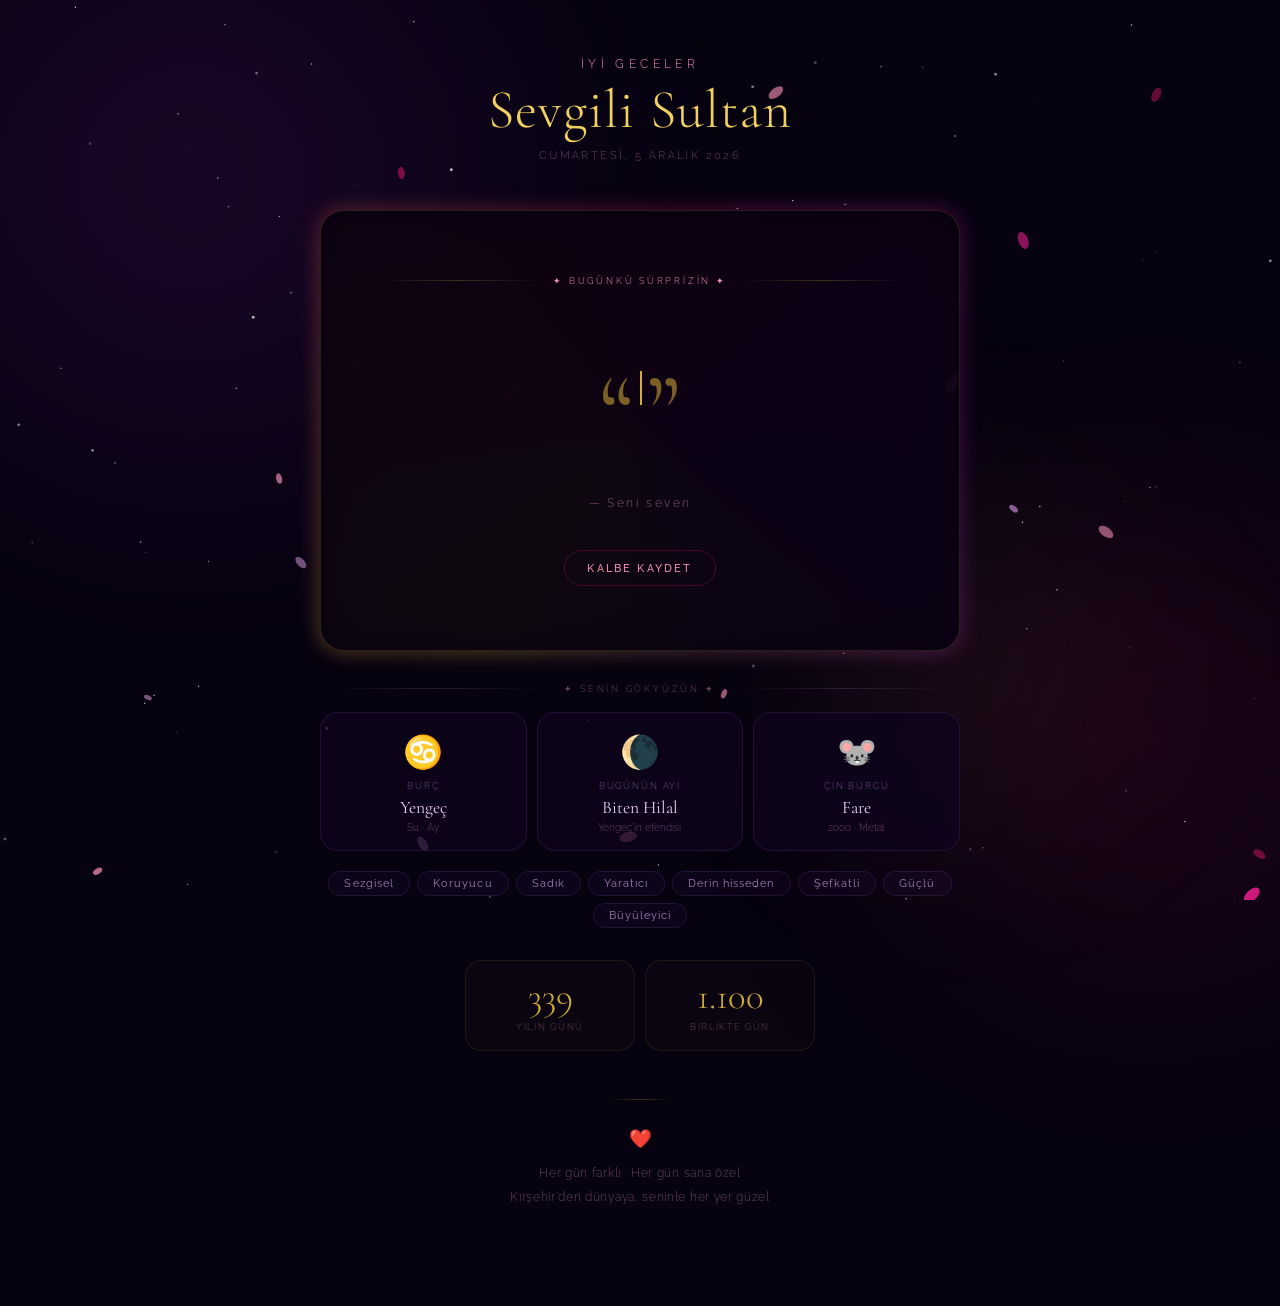
==== commit 6bfa7c8c: "Update index.html" ====
--- a/index.html
+++ b/index.html
@@ -299,7 +299,7 @@
 const CONFIG = {
   name:          "Sultan",
   birthday:      "2000-06-29",
-  togetherSince: "2024-12-01",           // e.g. "2022-08-14"
+  togetherSince: "2023-12-01",           // e.g. "2022-08-14"
   senderName:    "Seni seven",
 };
 </script>
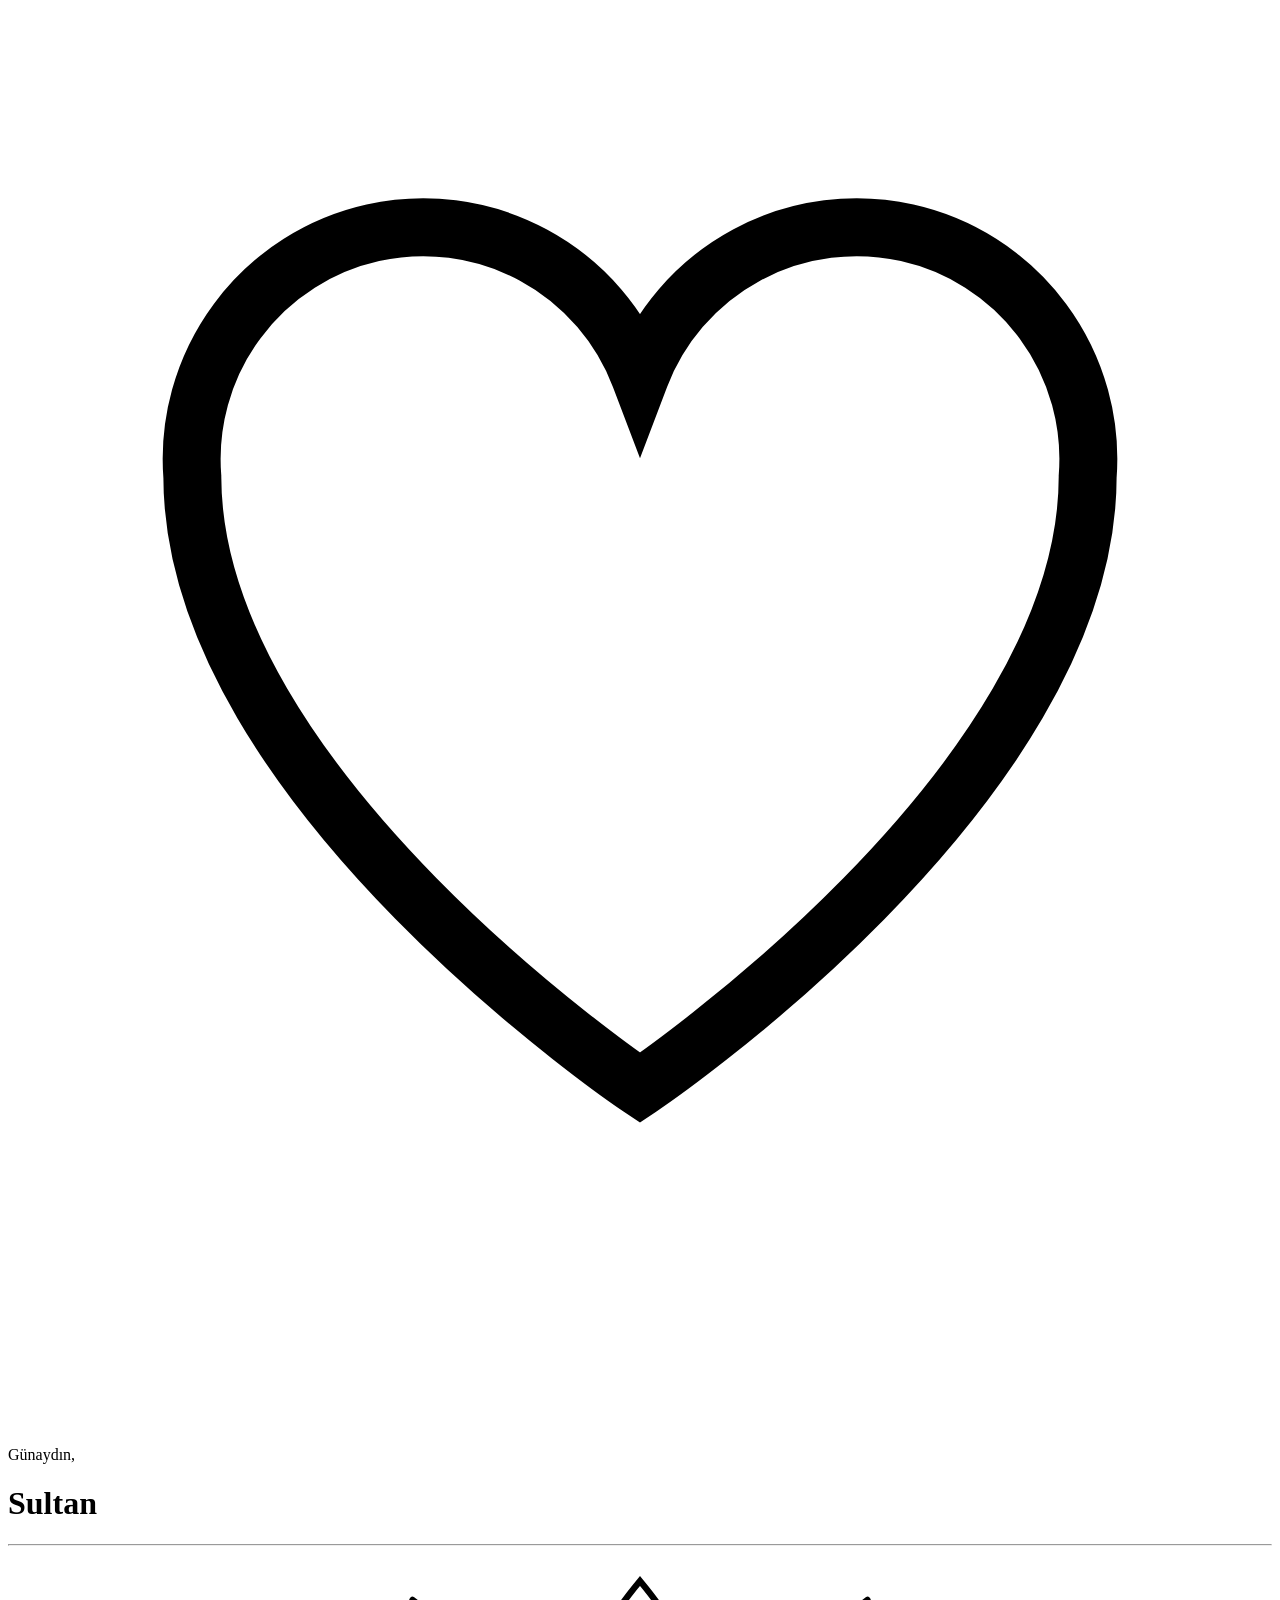
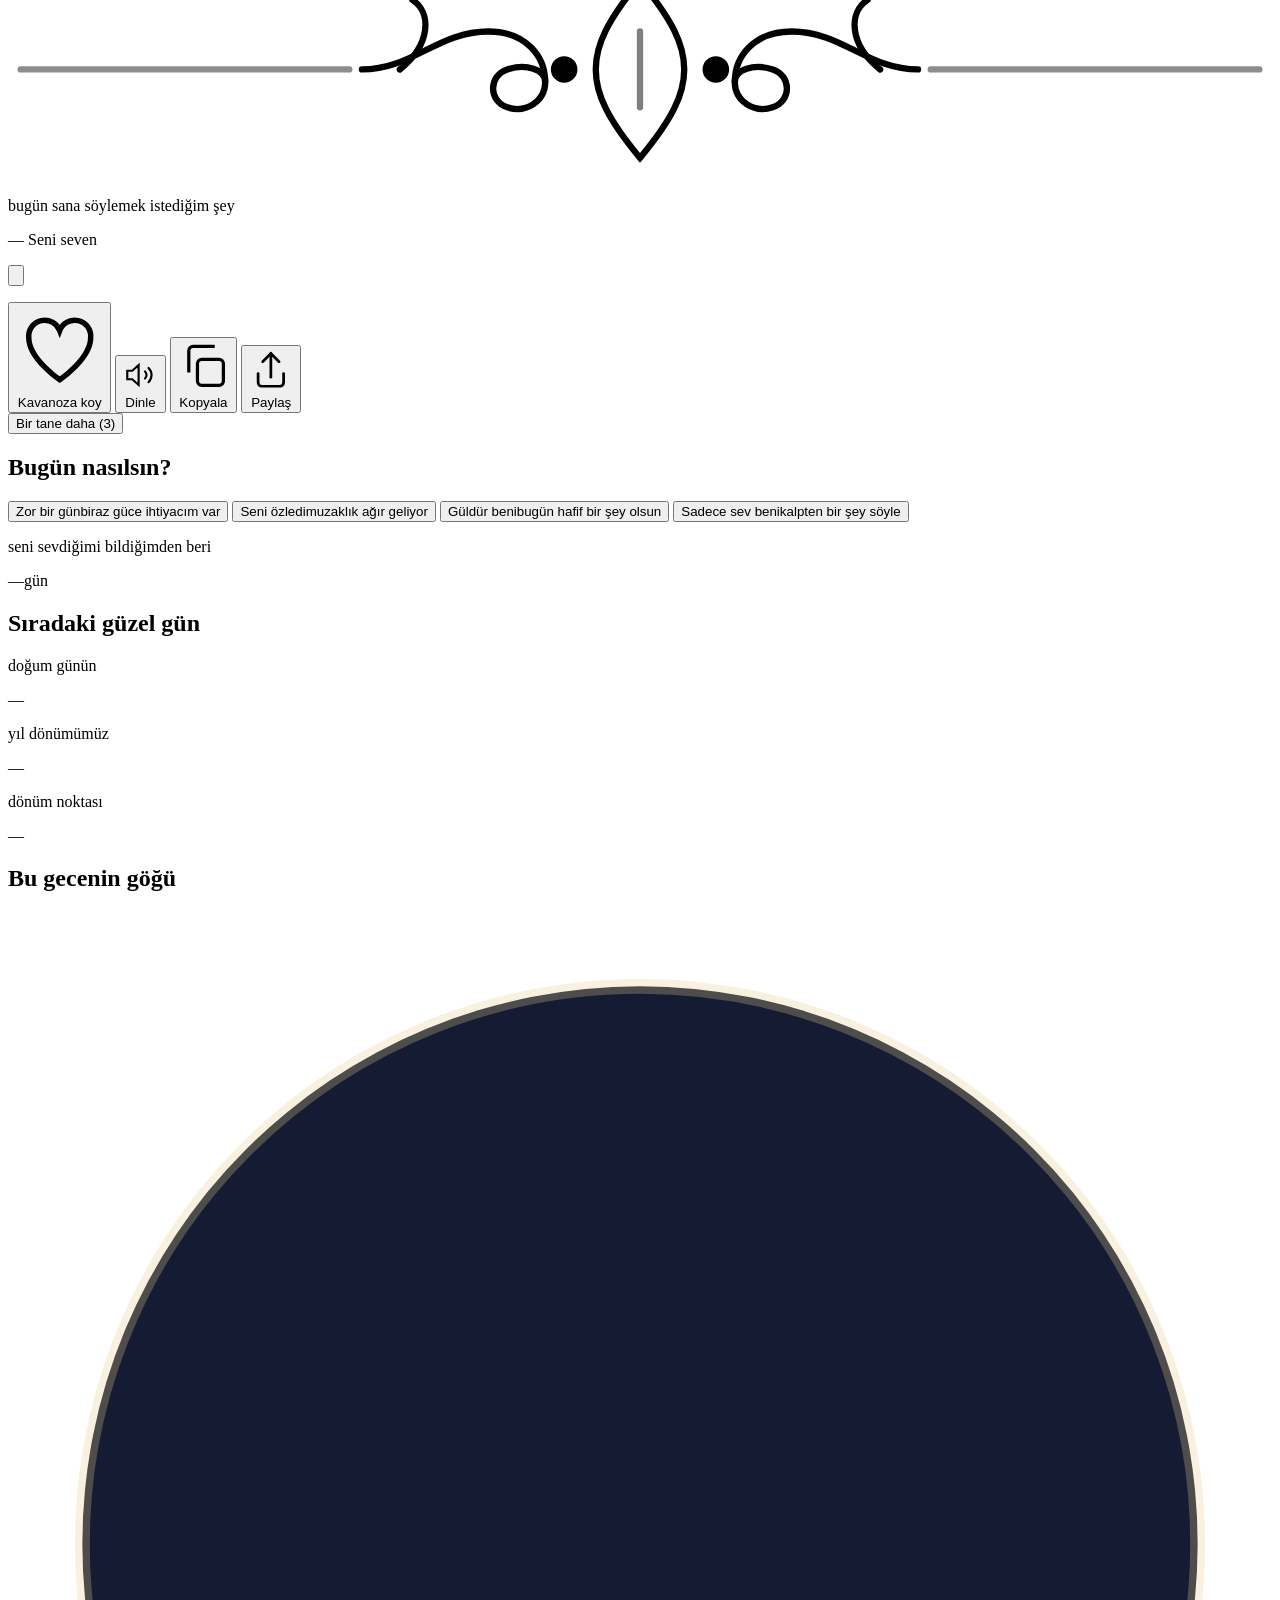
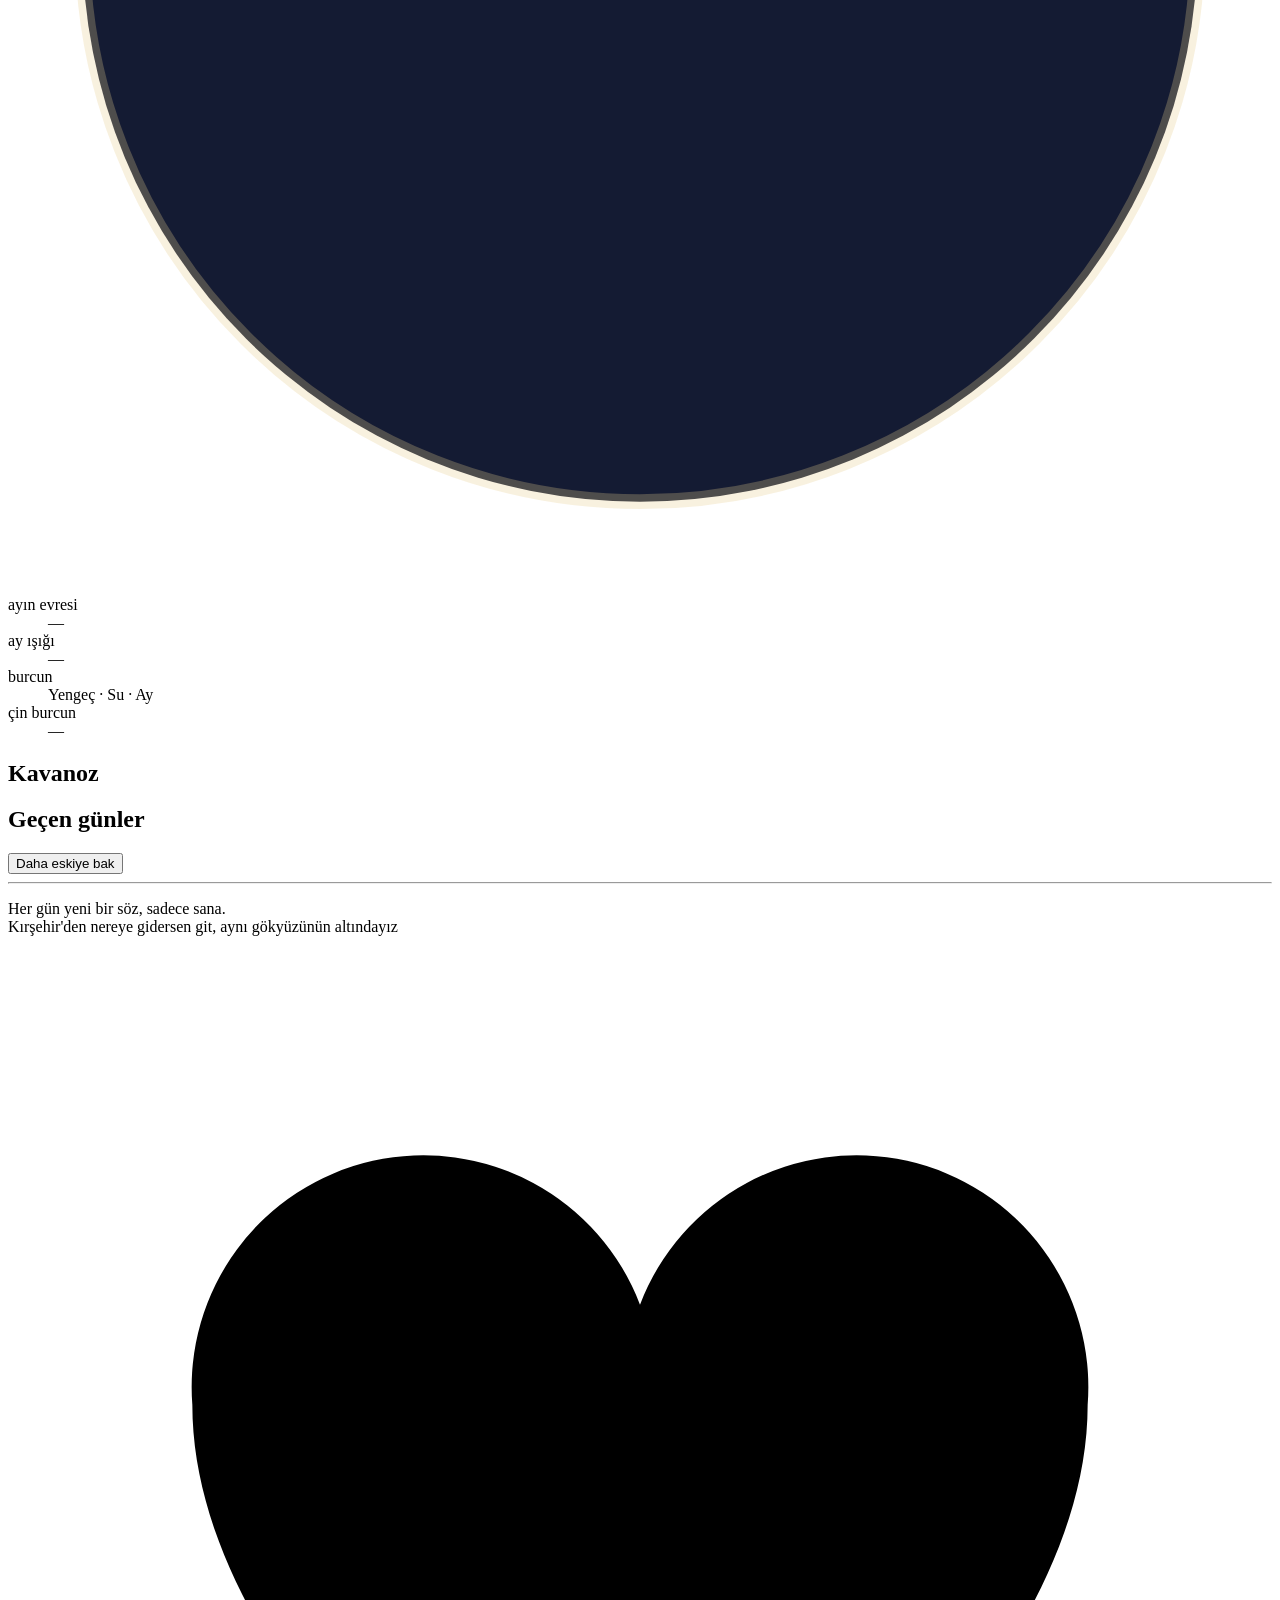
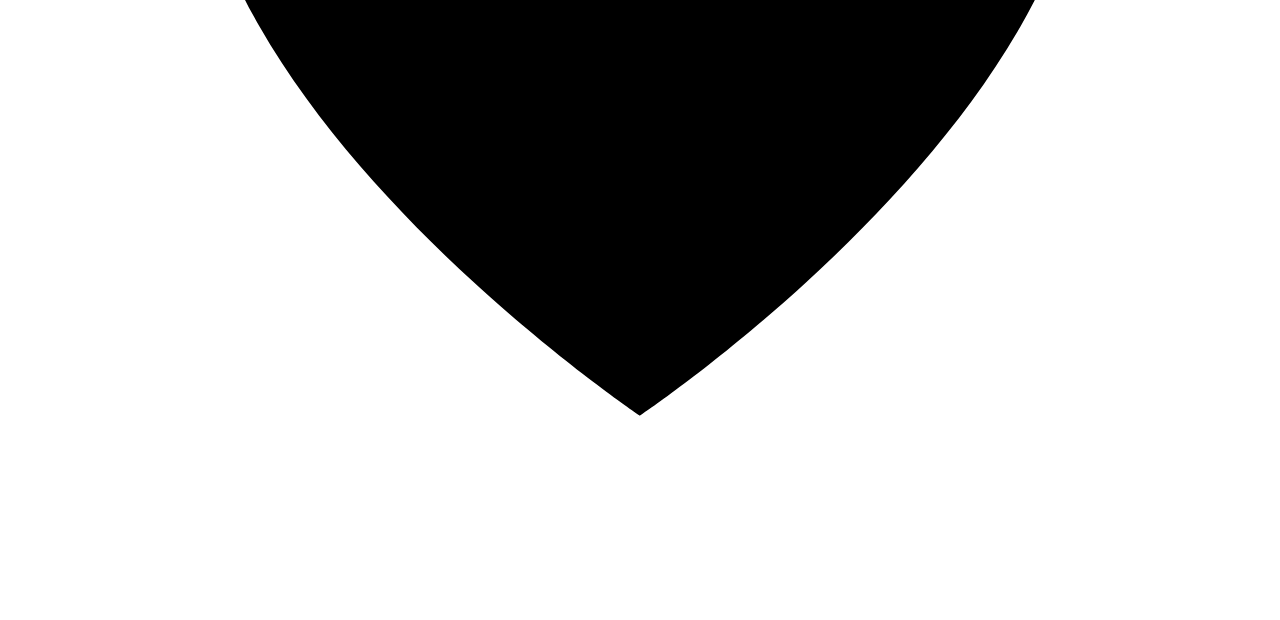
==== commit 20888ae1: "Update index.html" ====
--- a/index.html
+++ b/index.html
@@ -1,798 +1,234 @@
 <!DOCTYPE html>
 <html lang="tr">
 <head>
-  <meta charset="UTF-8">
-  <meta name="viewport" content="width=device-width, initial-scale=1.0">
-  <meta name="theme-color" content="#060210">
-  <meta name="apple-mobile-web-app-capable" content="yes">
-  <meta name="apple-mobile-web-app-status-bar-style" content="black-translucent">
-  <title>Sana Özel 💕</title>
-  <link rel="preconnect" href="https://fonts.googleapis.com">
-  <link rel="preconnect" href="https://fonts.gstatic.com" crossorigin>
-  <link href="https://fonts.googleapis.com/css2?family=Cormorant+Garamond:ital,wght@0,300;0,400;1,300;1,400&family=Raleway:wght@300;400;500&display=swap" rel="stylesheet">
-
-  <style>
-    :root {
-      --gold:        #d4af37;
-      --gold-lt:     #f0d060;
-      --rose:        #c2185b;
-      --rose-lt:     #f48fb1;
-      --purple:      #8e24aa;
-      --purple-lt:   #ce93d8;
-      --bg:          #060210;
-      --text:        #fdeef5;
-      --text-2:      #c9a0b4;
-      --text-3:      #6a4060;
-      --card-bg:     rgba(6, 1, 16, 0.92);
-      --ease:        cubic-bezier(.4,0,.2,1);
-      --ease-out:    cubic-bezier(0,0,.2,1);
-    }
-
-    *, *::before, *::after { margin:0; padding:0; box-sizing:border-box; }
-    html { scroll-behavior: smooth; }
-
-    body {
-      min-height: 100vh;
-      background: var(--bg);
-      color: var(--text);
-      font-family: 'Raleway', sans-serif;
-      font-weight: 300;
-      overflow-x: hidden;
-      display: flex;
-      flex-direction: column;
-      align-items: center;
-    }
-
-    /* ═══ LOADER ═══════════════════════════════════════════════ */
-    #loader {
-      position: fixed; inset: 0;
-      background: var(--bg);
-      display: flex; align-items: center; justify-content: center;
-      z-index: 200;
-      transition: opacity .9s var(--ease), visibility .9s;
-    }
-    #loader.out { opacity: 0; visibility: hidden; pointer-events: none; }
-    .loader-inner { text-align: center; }
-    .loader-heart { font-size: 2rem; display: block; animation: lbeat 1s ease-in-out infinite; }
-    .loader-txt { font-size: .65rem; letter-spacing: .3em; text-transform: uppercase; color: var(--text-3); margin-top: .75rem; }
-    @keyframes lbeat { 0%,100%{transform:scale(.85);opacity:.4} 50%{transform:scale(1.2);opacity:1} }
-
-    /* ═══ CANVAS BACKGROUND ═════════════════════════════════════ */
-    #bg { position:fixed; inset:0; z-index:0; pointer-events:none; }
-
-    /* ═══ AURORA ORBS (CSS) ═════════════════════════════════════ */
-    .orb {
-      position: fixed; border-radius: 50%;
-      pointer-events: none; z-index: 0; filter: blur(90px);
-    }
-    .o1 { width:70vmax; height:70vmax; background:radial-gradient(circle, rgba(142,36,170,.18) 0%, transparent 70%); top:-30%; left:-20%; animation: o1 20s ease-in-out infinite alternate; }
-    .o2 { width:60vmax; height:60vmax; background:radial-gradient(circle, rgba(194,24,91,.14) 0%, transparent 70%); bottom:-25%; right:-20%; animation: o2 26s ease-in-out infinite alternate; }
-    .o3 { width:40vmax; height:40vmax; background:radial-gradient(circle, rgba(212,175,55,.07) 0%, transparent 70%); top:45%; left:55%; animation: o3 18s ease-in-out infinite alternate; }
-    @keyframes o1 { to { transform: translate(4vw, 6vh) scale(1.05); } }
-    @keyframes o2 { to { transform: translate(-4vw, -5vh) scale(1.08); } }
-    @keyframes o3 { to { transform: translate(-5vw, 4vh) scale(.95); } }
-
-    /* ═══ PAGE WRAPPER ══════════════════════════════════════════ */
-    .page {
-      position: relative; z-index: 10;
-      max-width: 680px; width: 100%;
-      padding: 3.5rem 1.25rem 6rem;
-      display: flex; flex-direction: column; align-items: center;
-    }
-
-    /* ═══ HEADER ════════════════════════════════════════════════ */
-    .greeting {
-      font-size: clamp(.7rem,2vw,.78rem); letter-spacing: .35em;
-      text-transform: uppercase; color: var(--rose-lt);
-      margin-bottom: .6rem;
-      opacity: 0; animation: up .8s var(--ease-out) .15s forwards;
-    }
-    .for-name {
-      font-family: 'Cormorant Garamond', serif;
-      font-size: clamp(2.2rem,7vw,3.4rem); font-weight: 300;
-      color: var(--gold-lt); letter-spacing: .02em; line-height: 1.1;
-      margin-bottom: .55rem;
-      opacity: 0; animation: up .8s var(--ease-out) .25s forwards;
-    }
-    .date-line {
-      font-size: .68rem; letter-spacing: .22em; text-transform: uppercase;
-      color: var(--text-3); margin-bottom: 3rem;
-      opacity: 0; animation: up .8s var(--ease-out) .35s forwards;
-    }
-
-    /* ═══ BIRTHDAY BANNER ═══════════════════════════════════════ */
-    .bday-banner {
-      width: 100%; border-radius: 20px;
-      padding: 1.3rem 1.75rem; margin-bottom: 2rem; text-align: center;
-      background: linear-gradient(135deg,rgba(212,175,55,.06),rgba(194,24,91,.06));
-      border: 1px solid rgba(212,175,55,.25);
-      opacity: 0; animation: up .8s var(--ease-out) .38s forwards;
-    }
-    .bday-banner.is-today { border-color: rgba(212,175,55,.55); background: linear-gradient(135deg,rgba(212,175,55,.1),rgba(194,24,91,.1)); }
-    .bday-title { font-family:'Cormorant Garamond',serif; font-size:clamp(1rem,3.5vw,1.35rem); color:var(--gold-lt); margin-bottom:.3rem; }
-    .bday-sub   { font-size:.76rem; color:var(--text-2); letter-spacing:.07em; }
-
-    /* ═══ MAIN CARD ═════════════════════════════════════════════ */
-    .card-wrap {
-      width: 100%; position: relative; margin-bottom: 2rem;
-      opacity: 0; animation: up .9s var(--ease-out) .45s forwards;
-    }
-    /* animated gradient glow ring */
-    .card-glow {
-      position: absolute; inset: -2px; border-radius: 26px;
-      background: conic-gradient(from var(--a,0deg), var(--rose) 0%, var(--purple) 30%, var(--gold) 60%, var(--rose) 100%);
-      filter: blur(10px); opacity: .35;
-      animation: glowSpin 8s linear infinite;
-    }
-    @property --a { syntax:'<angle>'; initial-value:0deg; inherits:false; }
-    @keyframes glowSpin { to { --a: 360deg; } }
-
-    .card {
-      position: relative; z-index: 1;
-      border: 1px solid rgba(212,175,55,.16);
-      border-radius: 24px;
-      padding: clamp(2.5rem,6vw,4rem) clamp(2rem,5vw,3.5rem);
-      background: var(--card-bg);
-      backdrop-filter: blur(24px);
-      -webkit-backdrop-filter: blur(24px);
-      text-align: center;
-    }
-
-    /* decorative line eyebrow */
-    .eyebrow {
-      display: flex; align-items: center; gap: .9rem; margin-bottom: 2.5rem;
-    }
-    .eyebrow-line {
-      flex: 1; height: 1px;
-      background: linear-gradient(90deg, transparent, rgba(212,175,55,.25), transparent);
-    }
-    .eyebrow-text {
-      font-size: .58rem; letter-spacing: .3em; text-transform: uppercase;
-      color: var(--rose-lt); white-space: nowrap;
-    }
-
-    /* compliment text */
-    .compliment-wrap { min-height: 130px; display:flex; align-items:center; justify-content:center; margin-bottom: 2.5rem; }
-    .compliment {
-      font-family: 'Cormorant Garamond', serif;
-      font-size: clamp(1.4rem,4.5vw,2.15rem); font-weight: 300;
-      line-height: 1.7; color: var(--text); font-style: italic;
-    }
-    .q-open, .q-close {
-      font-family: 'Cormorant Garamond', serif;
-      font-size: 3.2em; line-height: 0;
-      vertical-align: -.42em; font-style: normal;
-      color: var(--gold); opacity: .55;
-    }
-    .q-open { margin-right: .03em; }
-    .q-close { margin-left: .03em;  }
-    .cursor-blink {
-      display: inline-block; width: 2px; height: 1em;
-      background: var(--gold); vertical-align: -.1em;
-      animation: cur .85s step-end infinite; margin-left: 2px;
-    }
-    @keyframes cur { 50%{opacity:0} }
-
-    /* from line + bottom divider */
-    .from-line {
-      font-size: .75rem; font-weight: 400; letter-spacing: .2em;
-      color: var(--text-3); margin-bottom: 2.5rem;
-    }
-
-    /* action buttons */
-    .card-actions { display:flex; gap:10px; justify-content:center; flex-wrap:wrap; }
-    .btn {
-      display: inline-flex; align-items: center; gap: 6px;
-      font-family: 'Raleway',sans-serif;
-      font-size: .68rem; font-weight: 500; letter-spacing: .2em; text-transform: uppercase;
-      padding: .65rem 1.4rem; border-radius: 99px; border: 1px solid;
-      cursor: pointer; transition: all .25s var(--ease);
-      background: transparent; color: inherit;
-    }
-    .btn-copy  { color:var(--rose-lt); border-color:rgba(194,24,91,.3); }
-    .btn-copy:hover  { background:rgba(194,24,91,.08); border-color:rgba(194,24,91,.55); }
-    .btn-copy.ok     { color:#81c784; border-color:rgba(129,199,132,.45); }
-    .btn-share { color:var(--gold);   border-color:rgba(212,175,55,.28); }
-    .btn-share:hover { background:rgba(212,175,55,.07); border-color:rgba(212,175,55,.55); }
-
-    /* ═══ SECTION DIVIDER ═══════════════════════════════════════ */
-    .sec-label {
-      display: flex; align-items: center; gap: 1rem;
-      width: 100%; margin-bottom: 1.1rem;
-      opacity: 0; animation: up .8s var(--ease-out) .65s forwards;
-    }
-    .sec-label-line { flex:1; height:1px; background:linear-gradient(90deg,transparent,rgba(130,80,160,.28),transparent); }
-    .sec-label-text { font-size:.58rem; letter-spacing:.3em; text-transform:uppercase; color:var(--text-3); white-space:nowrap; }
-
-    /* ═══ ASTROLOGY ═════════════════════════════════════════════ */
-    .astro-grid {
-      display: grid; grid-template-columns: repeat(3,1fr);
-      gap: 10px; width: 100%; margin-bottom: 1.25rem;
-      opacity: 0; animation: up .8s var(--ease-out) .72s forwards;
-    }
-    @media(max-width:420px) {
-      .astro-grid { grid-template-columns: 1fr 1fr; }
-      .astro-grid .span2 { grid-column: 1/-1; }
-    }
-    .a-card {
-      border: 1px solid rgba(130,70,160,.2); border-radius: 18px;
-      padding: 1.3rem .75rem 1.1rem;
-      background: rgba(14,4,28,.8);
-      text-align: center;
-      transition: border-color .3s, transform .3s var(--ease);
-      cursor: default;
-    }
-    .a-card:hover { border-color:rgba(170,100,210,.4); transform:translateY(-3px); }
-    .a-icon  { font-size:2rem; display:block; margin-bottom:.55rem; }
-    .a-label { font-size:.58rem; letter-spacing:.2em; text-transform:uppercase; color:rgba(170,120,200,.65); margin-bottom:.35rem; }
-    .a-val   { font-family:'Cormorant Garamond',serif; font-size:1.1rem; color:#e8d0f0; font-weight:400; }
-    .a-sub   { font-size:.63rem; color:var(--text-3); margin-top:.25rem; }
-
-    /* ═══ TRAITS ════════════════════════════════════════════════ */
-    .traits {
-      display:flex; flex-wrap:wrap; gap:7px; justify-content:center;
-      width:100%; margin-bottom:2rem;
-      opacity:0; animation: up .8s var(--ease-out) .82s forwards;
-    }
-    .trait {
-      font-size:.67rem; font-weight:400; letter-spacing:.1em;
-      border:1px solid rgba(130,70,180,.2); border-radius:99px; padding:5px 15px;
-      background:rgba(130,70,180,.05); color:rgba(200,155,225,.8);
-      transition:all .25s;
-    }
-    .trait:hover { border-color:rgba(170,100,230,.4); background:rgba(130,70,180,.1); }
-
-    /* ═══ STATS ═════════════════════════════════════════════════ */
-    .stats {
-      display:flex; gap:10px; flex-wrap:wrap; justify-content:center;
-      width:100%; margin-bottom:3rem;
-      opacity:0; animation:up .8s var(--ease-out) .92s forwards;
-    }
-    .stat {
-      flex:1; min-width:100px; max-width:170px;
-      border:1px solid rgba(212,175,55,.11); border-radius:16px;
-      padding:1.1rem 1.25rem; background:rgba(212,175,55,.025); text-align:center;
-    }
-    .stat-n { font-family:'Cormorant Garamond',serif; font-size:2.3rem; font-weight:300; color:var(--gold); line-height:1; margin-bottom:.35rem; }
-    .stat-l { font-size:.58rem; letter-spacing:.18em; text-transform:uppercase; color:var(--text-3); }
-
-    /* ═══ FOOTER ════════════════════════════════════════════════ */
-    footer {
-      width:100%; text-align:center;
-      opacity:0; animation:up .8s var(--ease-out) 1.05s forwards;
-    }
-    .f-line { height:1px; width:60px; margin:0 auto 1.75rem; background:linear-gradient(90deg,transparent,rgba(212,175,55,.28),transparent); }
-    .f-heart { font-size:1.15rem; display:inline-block; animation:hb 2.6s ease-in-out infinite; margin-bottom:.7rem; }
-    @keyframes hb { 0%,100%{transform:scale(1)} 14%{transform:scale(1.22)} 28%{transform:scale(1)} 42%{transform:scale(1.12)} 56%{transform:scale(1)} }
-    .f-text { font-size:.72rem; color:var(--text-3); line-height:2.1; letter-spacing:.06em; }
-
-    /* ═══ UTILITIES ═════════════════════════════════════════════ */
-    @keyframes up   { from{opacity:0;transform:translateY(22px)} to{opacity:1;transform:none} }
-    @keyframes down { from{opacity:0;transform:translateY(-16px)} to{opacity:1;transform:none} }
-
-    @media(max-width:480px) {
-      .card { padding:2.25rem 1.4rem; }
-      .card-actions { flex-direction:column; align-items:center; }
-    }
-  </style>
+<meta charset="UTF-8">
+<meta name="viewport" content="width=device-width, initial-scale=1, viewport-fit=cover">
+<meta name="theme-color" content="#060a18">
+<meta name="description" content="Her gün yeni bir söz, sadece sana.">
+<meta name="apple-mobile-web-app-capable" content="yes">
+<meta name="apple-mobile-web-app-status-bar-style" content="black-translucent">
+<meta name="apple-mobile-web-app-title" content="Sana Özel">
+<title>Sana Özel</title>
+
+<link rel="manifest" href="manifest.json">
+<link rel="icon" href="assets/icon.svg" type="image/svg+xml">
+<link rel="apple-touch-icon" href="assets/icon.svg">
+
+<link rel="preconnect" href="https://fonts.googleapis.com">
+<link rel="preconnect" href="https://fonts.gstatic.com" crossorigin>
+<link href="https://fonts.googleapis.com/css2?family=Bodoni+Moda:ital,opsz,wght@0,6..96,400..600;1,6..96,400..600&family=EB+Garamond:ital,wght@0,400;0,500;1,400;1,500&display=swap" rel="stylesheet">
+<link rel="stylesheet" href="assets/style.css">
 </head>
 <body>
 
-<!-- LOADER -->
-<div id="loader">
-  <div class="loader-inner">
-    <span class="loader-heart">🌹</span>
-    <p class="loader-txt">Sana Özel Hazırlanıyor…</p>
-  </div>
+<!-- açılış perdesi -->
+<div id="curtain">
+  <svg class="curtain-mark" viewBox="0 0 24 24" fill="none" stroke="currentColor" stroke-width="1.1" aria-hidden="true">
+    <path d="M12 20.5S3.5 14.8 3.5 8.9A4.4 4.4 0 0 1 12 7a4.4 4.4 0 0 1 8.5 1.9c0 5.9-8.5 11.6-8.5 11.6Z"/>
+  </svg>
+  <span class="sr-only" style="position:absolute;width:1px;height:1px;overflow:hidden;clip:rect(0 0 0 0)">Yükleniyor</span>
 </div>
 
-<!-- AURORA ORBS -->
-<div class="o1 orb"></div>
-<div class="o2 orb"></div>
-<div class="o3 orb"></div>
-
-<!-- CANVAS (stars + petals) -->
-<canvas id="bg"></canvas>
-
-<!-- ══════════════════════ CONFIG ══════════════════════════════ -->
+<canvas id="sky" aria-hidden="true"></canvas>
+
+<main class="page">
+
+  <header class="masthead">
+    <p class="salutation" id="salutation">Günaydın,</p>
+    <h1 class="name" id="name">Sultan</h1>
+    <hr class="rule">
+    <p class="datestamp" id="datestamp"></p>
+  </header>
+
+  <section class="occasion" id="occasion" aria-live="polite">
+    <p class="occasion-title" id="occ-title"></p>
+    <p class="occasion-note"  id="occ-note"></p>
+  </section>
+
+  <!-- ═══ MEKTUP ═══ -->
+  <article class="letter">
+    <div class="letter-inner">
+
+      <!-- tezhip motifi -->
+      <svg class="ornament" viewBox="0 0 200 34" fill="none" stroke="currentColor" aria-hidden="true">
+        <g stroke-width="1" stroke-linecap="round">
+          <path d="M2 17h52M146 17h52" opacity=".45"/>
+          <g id="tendril">
+            <path d="M56 17c8 0 12-6 20-6 6 0 9 4 9 8"/>
+            <path d="M85 19c0 3-3 5-6 4s-3-5 0-6 6 0 6 2Z"/>
+            <path d="M62 17c5-4 5-9 2-11"/>
+          </g>
+          <use href="#tendril" transform="translate(200,0) scale(-1,1)"/>
+          <path d="M100 3c5 6 7 10 7 14s-2 8-7 14c-5-6-7-10-7-14s2-8 7-14Z"/>
+          <path d="M100 11v12" opacity=".5"/>
+        </g>
+        <circle cx="88" cy="17" r="1.6" fill="currentColor"/>
+        <circle cx="112" cy="17" r="1.6" fill="currentColor"/>
+      </svg>
+
+      <p class="letter-eyebrow">bugün sana söylemek istediğim şey</p>
+
+      <blockquote class="compliment" id="compliment" aria-live="polite"></blockquote>
+
+      <p class="signature" id="signature">— Seni seven</p>
+
+      <button class="seal" id="seal" type="button" aria-label="Mührü aç">
+        <svg viewBox="0 0 48 48" aria-hidden="true">
+          <circle cx="24" cy="24" r="21" fill="currentColor" opacity=".16"/>
+          <circle cx="24" cy="24" r="21" fill="none" stroke="currentColor" stroke-width="1.2" stroke-dasharray="2 3"/>
+          <path d="M24 34s-9-6-9-12a4.6 4.6 0 0 1 9-2 4.6 4.6 0 0 1 9 2c0 6-9 12-9 12Z" fill="currentColor"/>
+        </svg>
+      </button>
+      <p class="whisper" id="whisper"></p>
+
+      <div class="actions">
+        <button class="btn" id="save" type="button">
+          <svg viewBox="0 0 24 24" fill="none" stroke="currentColor" stroke-width="1.5" aria-hidden="true">
+            <path d="M12 20.5S3.5 14.8 3.5 8.9A4.4 4.4 0 0 1 12 7a4.4 4.4 0 0 1 8.5 1.9c0 5.9-8.5 11.6-8.5 11.6Z"/>
+          </svg>
+          <span id="save-label">Kavanoza koy</span>
+        </button>
+        <button class="btn" id="read" type="button">
+          <svg viewBox="0 0 24 24" fill="none" stroke="currentColor" stroke-width="1.5" stroke-linecap="round" aria-hidden="true">
+            <path d="M11 5 6.5 9H3v6h3.5L11 19V5Z"/><path d="M15.5 9.5a3.5 3.5 0 0 1 0 5"/><path d="M18 7a7 7 0 0 1 0 10"/>
+          </svg>
+          <span id="read-label">Dinle</span>
+        </button>
+        <button class="btn" id="copy" type="button">
+          <svg viewBox="0 0 24 24" fill="none" stroke="currentColor" stroke-width="1.5" aria-hidden="true">
+            <rect x="9" y="9" width="12" height="12" rx="2"/><path d="M5 15V5a2 2 0 0 1 2-2h10"/>
+          </svg>
+          <span>Kopyala</span>
+        </button>
+        <button class="btn" id="share" type="button">
+          <svg viewBox="0 0 24 24" fill="none" stroke="currentColor" stroke-width="1.5" stroke-linecap="round" aria-hidden="true">
+            <path d="M12 3v13"/><path d="m7.5 7.5 4.5-4.5 4.5 4.5"/><path d="M5 14v5a2 2 0 0 0 2 2h10a2 2 0 0 0 2-2v-5"/>
+          </svg>
+          <span>Paylaş</span>
+        </button>
+      </div>
+    </div>
+  </article>
+
+  <button class="again" id="again" type="button">Bir tane daha (3)</button>
+
+  <!-- ═══ RUH HÂLİ ═══ -->
+  <section class="section reveal">
+    <div class="section-head">
+      <h2>Bugün nasılsın?</h2>
+      <span class="fill"></span>
+    </div>
+    <div class="moods">
+      <button class="mood" type="button" data-tag="guc"    aria-pressed="false">Zor bir gün<span class="mood-em">biraz güce ihtiyacım var</span></button>
+      <button class="mood" type="button" data-tag="ozlem"  aria-pressed="false">Seni özledim<span class="mood-em">uzaklık ağır geliyor</span></button>
+      <button class="mood" type="button" data-tag="neseli" aria-pressed="false">Güldür beni<span class="mood-em">bugün hafif bir şey olsun</span></button>
+      <button class="mood" type="button" data-tag="derin"  aria-pressed="false">Sadece sev beni<span class="mood-em">kalpten bir şey söyle</span></button>
+    </div>
+    <div class="mood-reply" id="mood-reply"><p id="mood-text"></p></div>
+  </section>
+
+  <!-- ═══ BİRLİKTE ═══ -->
+  <section class="section reveal" id="clock-section">
+    <div class="clock">
+      <p class="clock-lead">seni sevdiğimi bildiğimden beri</p>
+      <p><span class="clock-days" id="clock-days">—</span><span class="clock-unit">gün</span></p>
+      <p class="clock-fine" id="clock-fine"></p>
+    </div>
+  </section>
+
+  <!-- ═══ SIRADAKİ GÜNLER ═══ -->
+  <section class="section reveal">
+    <div class="section-head">
+      <h2>Sıradaki güzel gün</h2>
+      <span class="fill"></span>
+    </div>
+    <div class="counts">
+      <div class="count-item">
+        <p class="count-label">doğum günün</p>
+        <p class="count-value" id="bd-value">—</p>
+        <p class="count-note"  id="bd-note"></p>
+      </div>
+      <div class="count-item" id="ann-item">
+        <p class="count-label">yıl dönümümüz</p>
+        <p class="count-value" id="ann-value">—</p>
+        <p class="count-note"  id="ann-note"></p>
+      </div>
+      <div class="count-item">
+        <p class="count-label">dönüm noktası</p>
+        <p class="count-value" id="mile-value">—</p>
+        <p class="count-note"  id="mile-note"></p>
+        <div class="bar"><span id="mile-bar"></span></div>
+      </div>
+    </div>
+  </section>
+
+  <!-- ═══ GÖKYÜZÜ ═══ -->
+  <section class="section reveal">
+    <div class="section-head">
+      <h2>Bu gecenin göğü</h2>
+      <span class="fill"></span>
+    </div>
+    <div class="sky-grid">
+      <svg class="moon-dial" viewBox="-34 -34 68 68" aria-hidden="true">
+        <circle r="30" fill="#141b33" stroke="rgba(231,206,140,.28)" stroke-width=".8"/>
+        <path id="moon-lit" fill="#e7ce8c" d=""/>
+      </svg>
+      <dl class="sky-facts">
+        <div class="fact"><dt>ayın evresi</dt><dd id="moon-name">—</dd></div>
+        <div class="fact"><dt>ay ışığı</dt><dd id="moon-pct">—</dd></div>
+        <div class="fact"><dt>burcun</dt><dd>Yengeç · Su · Ay</dd></div>
+        <div class="fact"><dt>çin burcun</dt><dd id="cz">—</dd></div>
+      </dl>
+    </div>
+  </section>
+
+  <!-- ═══ KAVANOZ ═══ -->
+  <section class="section reveal">
+    <div class="section-head">
+      <h2>Kavanoz</h2>
+      <span class="fill"></span>
+      <span class="count" id="jar-count"></span>
+    </div>
+    <div class="jar" id="jar"></div>
+  </section>
+
+  <!-- ═══ ARŞİV ═══ -->
+  <section class="section reveal">
+    <div class="section-head">
+      <h2>Geçen günler</h2>
+      <span class="fill"></span>
+    </div>
+    <div class="archive" id="archive"></div>
+    <button class="more" id="more" type="button">Daha eskiye bak</button>
+  </section>
+
+  <footer class="foot reveal">
+    <hr class="rule">
+    <p>
+      Her gün yeni bir söz, sadece sana.<br>
+      Kırşehir'den nereye gidersen git, aynı gökyüzünün altındayız
+      <svg class="foot-heart" viewBox="0 0 24 24" fill="currentColor" aria-hidden="true">
+        <path d="M12 20.5S3.5 14.8 3.5 8.9A4.4 4.4 0 0 1 12 7a4.4 4.4 0 0 1 8.5 1.9c0 5.9-8.5 11.6-8.5 11.6Z"/>
+      </svg>
+    </p>
+  </footer>
+
+</main>
+
+<div id="toast" role="status" aria-live="polite"></div>
+
+<!-- ═══ AYARLAR — buradan kişiselleştir ═══ -->
 <script>
 const CONFIG = {
   name:          "Sultan",
+  senderName:    "Seni seven",
   birthday:      "2000-06-29",
-  togetherSince: "2023-12-01",           // e.g. "2022-08-14"
-  senderName:    "Seni seven",
+  togetherSince: "2023-12-01",
+  secretNote:    "Bunu bulduğuna göre meraklısın. Seni seviyorum, meri jaan."
 };
 </script>
 
-<!-- ══════════════════════ COMPLIMENTS ════════════════════════ -->
-<script>
-const COMPLIMENTS = [
-  "Gülüşün odayı aydınlatıyor, tıpkı güneşin sabahı aydınlattığı gibi.",
-  "Sen dünyayı daha güzel bir yer yapıyorsun, sadece var olarak.",
-  "Varlığın tek başına bir armağan — bunu hiç unutma.",
-  "Gözlerin içindeki güzelliği yansıtıyor; görmek isteyenlere yeter.",
-  "Seninle geçen her an, hayatımın en değerli anları arasında.",
-  "Zekân ve güzelliğin mükemmel bir uyum içinde dans ediyor.",
-  "Kalbinin iyiliği seni dünyada eşsiz kılıyor.",
-  "Seninle olmak cenneti yeryüzünde yaşatıyor.",
-  "Sesinin tonu beni her seferinde büyülüyor.",
-  "Sen her bakışta biraz daha güzelleşiyorsun.",
-  "Düşünce biçimin beni her zaman hayrete düşürüyor.",
-  "Seninle gülmek dünyanın en güzel sesi.",
-  "Sen olmasan bu dünya ne kadar eksik kalırdı.",
-  "Güçlü ve nazik olmayı bir arada başarmak için seçilmiş gibisin.",
-  "Her geçen gün seni bir önceki günden daha çok seviyorum.",
-  "Sen benim en büyük ilham kaynağımsın.",
-  "Bakışlarında bir dünya var; içinde kaybolmak istiyorum.",
-  "Seninle geçirdiğim her dakika, bir hazine gibi saklıyorum içimde.",
-  "Seni düşündüğümde her şey daha hafif hissettiriyor.",
-  "Hem güçlü hem şefkatli olmayı — bunu çok az kişi başarır.",
-  "Kahkahanı duymak benim için en değerli armağan.",
-  "Sen benim kalbimin en huzurlu köşesisin.",
-  "Varlığın sadece benim için değil, çevrendeki herkes için bir şans.",
-  "Seninle baş başa geçirilen her an, ömrümün en değerlisi.",
-  "Seni sevmek hayatımın en doğru kararı.",
-  "Sen benim için güneşin doğduğu yönsün.",
-  "Her halin farklı bir güzellik taşıyor.",
-  "Seninle her şey daha anlamlı hissettiriyor.",
-  "Hem aklımı hem kalbimi dolduruyorsun.",
-  "Kibarlığın ve nezaketin seni çok özel yapıyor.",
-  "Seninle olmak, hayatımın en büyük şansı.",
-  "Sen benim en sevdiğim hikayesin.",
-  "Seninle geçen her mevsim renkleniyor ve anlam kazanıyor.",
-  "Senin varlığın hayatıma anlam katıyor.",
-  "Her gün seninle biraz daha büyüyorum.",
-  "Sen benim için çok değerlisin — bunu her zaman bil.",
-  "Seninle olmak bir rüya, ama gerçeğinden daha güzel.",
-  "Güzelliğin içten geliyor; bu seni gerçekten eşsiz kılıyor.",
-  "Sen benim dünyamın en güzel köşesisin.",
-  "Kalbin kadar güzel bir ruh az görülür.",
-  "Seninle olmak bana tam bir huzur veriyor.",
-  "Her bakışın kalbimi ısıtıyor, her seferinde.",
-  "Hem akıllı hem zarif; ikisini bu kadar güzel taşıyan az.",
-  "Gözlerin içindeki sonsuz derinliği yansıtıyor.",
-  "Seni sevmek, nefes almak kadar doğal geliyor bana.",
-  "Sen benim için her gün yeniden doğan bir mucizesin.",
-  "Zarif duruşun ve güzel kalbinle gerçekten eşsizsin.",
-  "Her geçen gün sana olan sevgim biraz daha derinleşiyor.",
-  "Sen hem güçlü hem naifsin — bu kombinasyon seni eşsiz yapıyor.",
-  "Sen benim için güneşin ilk ışığı gibisin.",
-  "Seninle her sabaha uyanmak, hayatımın en büyük lüksü.",
-  "Seni tanımak, hayatıma en güzel şeyi katmak oldu.",
-  "Sen her zaman çevreni daha aydınlık bir yere dönüştürüyorsun.",
-  "Güzelliğin zamanla değil, kalpten geliyor — bu hiç solmaz.",
-  "Seninle birlikte olmak, her gün küçük bir mucize.",
-  "Senin gibisi gerçekten az; bu dünyada bunu bilen şanslı.",
-  "Her gülüşünde bir dünya var ve ben o dünyada yaşamak istiyorum.",
-  "Sen benim için yıldızlardan daha parlaksın.",
-  "Seninle geçirilen her anı ömrüm boyunca hatırlayacağım.",
-  "Sen benim kalbimin en sevdiği şarkısısın.",
-  "Seni düşündüğümde her şey yerine oturuyor.",
-  "Sana olan sevgim her gün biraz daha büyüyor.",
-  "Seninle olmak, hayatımın en iyi kararı — her gün bunu hissediyorum.",
-  "Sen benim için hem sığınak hem macera.",
-  "Kırşehir seni doğurmuş, dünya sana şükretmeli.",
-  /* Pet names 💕 */
-  "Meri jaan, sen benim canım, ruhum, her şeyimsin — bunu her zaman bil.",
-  "Mein fettisacki, ne kadar tatlı ve eşsiz birisin — kelimeler yetmiyor.",
-  "Sevgili buggi schnuggi'm, seninle her gün yeni bir mucize başlıyor.",
-  "Meri jaan — bu kelime tam seni anlatıyor; sen gerçekten benim caanımsın.",
-  "Her sabah gözlerini açtığında bil ki, buggi schnuggi'm, biri seni çok seviyor.",
-  "Meri jaan, seni sevmek hayatımın en güzel görevidir.",
-  "Mein fettisacki, seninle olmak benim için dünyanın en büyük lüksü.",
-  "Buggi schnuggi'm, seninle paylaşılan kahkahalar benim en sevdiğim müzik.",
-  "Meri jaan, seninle her adım daha anlamlı.",
-  "Mein fettisacki, sen benim için dünyanın en tatlı sırrısın.",
-  "Meri jaan — seninle geçirilen her an, ömrümün en güzel sayfaları.",
-  "Buggi schnuggi'm, seninle paylaşılan her an hazineye dönüşüyor.",
-  "Mein fettisacki, seninle her gün yeni bir maceraya atılmak istiyorum.",
-  /* Derin ve şiirsel */
-  "Seninle olmak, en güzel kitabı sonuna kadar okumak gibi — bitmesini istemiyorum.",
-  "Sen benim için hem liman hem ufuksun.",
-  "Seni sevmek bir seçim değil, bir ihtiyaç — o kadar doğal.",
-  "Her sabah seni düşünerek uyanmak, günün en güzel başlangıcı.",
-  "Seninle paylaşılan sessizlik bile anlamlı.",
-  "Sen benim için kelimelerden büyüksün.",
-  "Her halinle büyüleyicisin — sevinçli, düşünceli, hatta hüzünlüyken bile.",
-  "Seni sevmek, en güzel şiiri ezbere bilmek gibi — asla unutmuyorum.",
-  "Seninle olmak, en güzel melodiyi her gün yeniden duymak gibi.",
-  "Gözlerindeki ışık hiç sönmüyor — bu seni eşsiz yapıyor.",
-  "Seni sevmek kolayın kolayı — doğal, saf ve sonsuz.",
-  "Seninle olmak, hayatımın en doğru cümlesi.",
-  "Sen benim kalbimin en sık ziyaret ettiği yerisin.",
-  "Seninle olan her hatıra, içimi ısıtıyor.",
-  "Seni sevmek, hayatımın en büyük onuru.",
-  /* Burç temalı */
-  "Yengeç burçlusun — kalbinin derinliği ve sezgilerinin gücü seni gerçekten özel kılıyor.",
-  "Ay'ın çocuğusun; tıpkı Ay gibi her haliyle büyüleyicisin.",
-  "Ejderha yılında doğmuşsun — o güç, cesaret ve büyü sende hep hissedilir.",
-  "Su elementi sana o derin sezgiyi vermiş; duyguları bu kadar güzel taşımak bir hediyedir.",
-  "Doğduğun gün dünya çok güzel bir hediye aldı — seni.",
-  "Ay seni yönetir; bu yüzden hem derinsin hem sırlısın hem de büyüleyicisin.",
-  /* Güçlü kadın */
-  "Hem cesur hem de şefkatlisin — bu ikisi bir arada az görülür.",
-  "Güçlü bir kalbin var — hem kendini hem de sevdiklerini koruyorsun.",
-  "Sevgin her şeyi iyileştiriyor — bu nadiren görülen bir güç.",
-  "Sen içten dışa, her açıdan güzelsin.",
-  "Seninle olmak beni daha iyi bir insan yapıyor.",
-  /* Günlük güzellik */
-  "Seni düşünmek bile yüzümde gülümseme açıyor.",
-  "Varlığın güneşin olmadığı günlerde bile sıcak hissettiriyor.",
-  "Sana olan sevgim her geçen günle kökleniyor, derinleşiyor.",
-  "Seninle geçirilen her gün, bir armağan gibi hissettiriyor.",
-  "Sana baktığımda, dünyanın en güzel tablosunu görüyorum.",
-  "Seninle olmak beni her gün daha mutlu ediyor.",
-  "Seninle olmak, en güzel rüyayı gerçek gibi yaşamak.",
-  "Sen benim için her günün en güzel sebebisin.",
-  "Her gün biraz daha sana hayran kalıyorum.",
-  "Seninle her anı doyasıya yaşamak istiyorum.",
-  "Her sabah gözlerimi açtığımda, seninle aynı dünyada olmak için teşekkür ediyorum.",
-  /* Finaller */
-  "Sen benim için yıldızlardan da güzel, güneşten de sıcaksın.",
-  "Sen benim için hem geçmiş hem gelecek — her şeyimsin.",
-  "Senin varlığın bana güç veriyor, dayanma gücü.",
-  "Sen benim için hem ışık hem yönsün.",
-  "Seninle geçirilen her an, hayatımın en güzel anısı olmaya aday.",
-  "Sen benim için bir evren — keşfetmeye doyamıyorum.",
-  "Seni sevmek, dünyanın en doğal şeyi.",
-  "Sen benim için kelimelerle anlatılamayan bir güzelliksin.",
-  "Sen benim için hem sabah hem akşam — günümün tamamısın.",
-  "Seninle olmak, hayatımın en güzel sayfası.",
-  "Meri jaan, seninle her şey daha büyük, daha derin, daha güzel.",
-  "Buggi schnuggi'm, sen benim için dünyanın en güzel sürprizisin.",
-  "Sen benim için sonsuz — seni anlatacak kelimeler henüz icat edilmedi.",
-  "Seninle her sabaha bakmak, hayatımın en büyük ödülü.",
-  "Mein fettisacki, seninle paylaşılan sessizlik bile bir şiir.",
-  "Meri jaan, sen olmadan hiçbir şey tam olmazdı.",
-];
-</script>
-
-<!-- ══════════════════════ LOGIC ═══════════════════════════════ -->
-<script>
-const TR_M = ["Ocak","Şubat","Mart","Nisan","Mayıs","Haziran","Temmuz","Ağustos","Eylül","Ekim","Kasım","Aralık"];
-const TR_D = ["Pazar","Pazartesi","Salı","Çarşamba","Perşembe","Cuma","Cumartesi"];
-
-function seed(key, len) {
-  let h = (key * 2654435761) >>> 0;
-  h ^= h >> 16; h = (h * 0x45d9f3b) >>> 0; h ^= h >> 16;
-  return h % len;
-}
-function dKey(d)  { return d.getFullYear()*10000+(d.getMonth()+1)*100+d.getDate(); }
-function dOfYear(d){ return Math.floor((d-new Date(d.getFullYear(),0,0))/86400000); }
-function dBetween(a,b){ return Math.floor((b-a)/86400000); }
-
-function moonPhase(d) {
-  const ref = new Date('2000-01-06T18:14:00Z');
-  const p = 29.53059;
-  return (((d-ref)/86400000 % p)+p)%p;
-}
-function moonInfo(p) {
-  if(p<1.85)  return{e:'🌑',n:'Yeni Ay'};
-  if(p<7.38)  return{e:'🌒',n:'Hilal'};
-  if(p<9.22)  return{e:'🌓',n:'İlk Dördün'};
-  if(p<14.76) return{e:'🌔',n:'Büyüyen Ay'};
-  if(p<16.61) return{e:'🌕',n:'Dolunay'};
-  if(p<22.15) return{e:'🌖',n:'Azalan Ay'};
-  if(p<23.99) return{e:'🌗',n:'Son Dördün'};
-  return{e:'🌘',n:'Biten Hilal'};
-}
-function chineseZodiac(y) {
-  const s=["Maymun","Horoz","Köpek","Domuz","Fare","Öküz","Kaplan","Tavşan","Ejderha","Yılan","At","Koyun"];
-  const e=["🐒","🐓","🐕","🐗","🐭","🐂","🐯","🐰","🐉","🐍","🐴","🐑"];
-  const i=((y-1900)%12+12)%12;
-  return{name:s[i],emoji:e[i]};
-}
-function bdayInfo(str) {
-  if(!str) return null;
-  const now=new Date();
-  const [yr,mo,dy]=str.split('-').map(Number);
-  const isToday=now.getDate()===dy&&now.getMonth()===mo-1;
-  let next=new Date(now.getFullYear(),mo-1,dy);
-  if(!isToday&&next<=now) next=new Date(now.getFullYear()+1,mo-1,dy);
-  const daysUntil=isToday?0:Math.ceil((next-now)/86400000);
-  return{isToday,isTomorrow:daysUntil===1,daysUntil,age:next.getFullYear()-yr};
-}
-function greeting() {
-  const h=new Date().getHours();
-  if(h<12) return'Günaydın';
-  if(h<17) return'İyi öğleden sonralar';
-  if(h<21) return'İyi akşamlar';
-  return'İyi geceler';
-}
-function visitStreak() {
-  try {
-    const today=new Date().toDateString();
-    const last=localStorage.getItem('sv_last');
-    let streak=parseInt(localStorage.getItem('sv_streak')||'0');
-    if(last!==today){
-      const yest=new Date(Date.now()-86400000).toDateString();
-      streak=last===yest?streak+1:1;
-      localStorage.setItem('sv_streak',streak);
-      localStorage.setItem('sv_last',today);
-    }
-    return streak;
-  } catch(e){ return null; }
-}
-
-/* ── Typewriter ── */
-function typeWriter(el, text, done) {
-  el.textContent=''; let i=0;
-  const cursor=document.getElementById('tw-cursor');
-  const t=setInterval(()=>{
-    el.textContent+=text[i++];
-    if(i>=text.length){
-      clearInterval(t);
-      if(cursor) cursor.style.display='none';
-      if(done) done();
-    }
-  }, text.length>80 ? 22 : 28);
-}
-
-/* ── Canvas particles ── */
-function initCanvas() {
-  const canvas=document.getElementById('bg');
-  const ctx=canvas.getContext('2d');
-  let W,H,stars=[],petals=[];
-
-  function resize(){
-    W=canvas.width=window.innerWidth;
-    H=canvas.height=window.innerHeight;
-  }
-  window.addEventListener('resize',resize);
-  resize();
-
-  /* Stars */
-  for(let i=0;i<110;i++) stars.push({
-    x:Math.random(),y:Math.random(),
-    r:Math.random()<.2?1.4:.75,
-    op:Math.random(),spd:.003+Math.random()*.005,dir:Math.random()>.5?1:-1
-  });
-
-  /* Petals */
-  const PC=['#c2185b','#e91e8c','#f48fb1','#ad1457','#ce93d8'];
-  function newPetal(){ return{
-    x:Math.random()*W,y:-20,
-    r:4+Math.random()*7,
-    vy:.4+Math.random()*.9,vx:(Math.random()-.5)*.4,
-    rot:Math.random()*Math.PI*2,vr:(Math.random()-.5)*.04,
-    op:.55+Math.random()*.35,
-    color:PC[Math.floor(Math.random()*PC.length)]
-  };}
-  for(let i=0;i<18;i++){
-    const p=newPetal();
-    p.y=Math.random()*H; /* distribute on load */
-    petals.push(p);
-  }
-
-  function draw(){
-    ctx.clearRect(0,0,W,H);
-    /* stars */
-    stars.forEach(s=>{
-      s.op+=s.spd*s.dir;
-      if(s.op>0.75)s.dir=-1;
-      if(s.op<0.04)s.dir=1;
-      ctx.save();
-      ctx.globalAlpha=s.op;
-      ctx.fillStyle='#fff';
-      ctx.beginPath();
-      ctx.arc(s.x*W,s.y*H,s.r,0,Math.PI*2);
-      ctx.fill();
-      ctx.restore();
-    });
-    /* petals */
-    petals.forEach(p=>{
-      p.y+=p.vy; p.x+=p.vx; p.rot+=p.vr; p.op-=.0003;
-      if(p.y>H+25||p.op<0){ Object.assign(p,newPetal()); }
-      ctx.save();
-      ctx.globalAlpha=Math.max(0,p.op);
-      ctx.fillStyle=p.color;
-      ctx.translate(p.x,p.y);
-      ctx.rotate(p.rot);
-      ctx.beginPath();
-      ctx.ellipse(0,0,p.r,p.r*.55,0,0,Math.PI*2);
-      ctx.fill();
-      ctx.restore();
-    });
-    requestAnimationFrame(draw);
-  }
-  draw();
-}
-
-/* ── Main init ── */
-window.addEventListener('DOMContentLoaded', ()=>{
-  initCanvas();
-  const now=new Date();
-
-  /* pick compliment */
-  const idx=seed(dKey(now),COMPLIMENTS.length);
-  const compliment=COMPLIMENTS[idx];
-
-  /* greeting + name */
-  document.getElementById('greeting').textContent=greeting();
-  document.getElementById('for-name').textContent=`Sevgili ${CONFIG.name}`;
-  document.getElementById('date-line').textContent=`${TR_D[now.getDay()]}, ${now.getDate()} ${TR_M[now.getMonth()]} ${now.getFullYear()}`;
-  document.getElementById('from-line').textContent=`— ${CONFIG.senderName}`;
-
-  /* birthday banner */
-  const bi=bdayInfo(CONFIG.birthday);
-  if(bi){
-    const banner=document.getElementById('bday-banner');
-    if(bi.isToday){
-      banner.style.display='';
-      banner.classList.add('is-today');
-      banner.querySelector('.bday-title').textContent=`🎂 Mutlu ${bi.age}. Doğum Günün, ${CONFIG.name}!`;
-      banner.querySelector('.bday-sub').textContent=`Bugün senin özel günün — dünyaya geldiğin gün ✨`;
-    } else if(bi.isTomorrow){
-      banner.style.display='';
-      banner.querySelector('.bday-title').textContent=`🎉 Yarın doğum günün! ${bi.age} oluyorsun`;
-      banner.querySelector('.bday-sub').textContent=`Uyumadan önce bir dilek tut — her şey gerçek olabilir.`;
-    } else if(bi.daysUntil<=7){
-      banner.style.display='';
-      banner.querySelector('.bday-title').textContent=`🎈 Doğum günün ${bi.daysUntil} gün sonra`;
-      banner.querySelector('.bday-sub').textContent=`${bi.age} olmaya hazır mısın?`;
-    }
-  }
-
-  /* astrology */
-  const moon=moonInfo(moonPhase(now));
-  document.getElementById('moon-e').textContent=moon.e;
-  document.getElementById('moon-n').textContent=moon.n;
-  const [byr]=CONFIG.birthday?CONFIG.birthday.split('-').map(Number):[2000];
-  const cz=chineseZodiac(byr);
-  document.getElementById('cz-e').textContent=cz.emoji;
-  document.getElementById('cz-n').textContent=cz.name;
-
-  /* stats */
-  document.getElementById('day-n').textContent=dOfYear(now);
-  const streak=visitStreak();
-  if(streak&&streak>1){
-    document.getElementById('streak-stat').style.display='';
-    document.getElementById('streak-n').textContent=streak;
-  }
-  if(CONFIG.togetherSince){
-    const days=dBetween(new Date(CONFIG.togetherSince),now);
-    document.getElementById('together-stat').style.display='';
-    document.getElementById('together-n').textContent=days.toLocaleString('tr-TR');
-  }
-
-  /* copy button */
-  document.getElementById('btn-copy').addEventListener('click',async()=>{
-    try{
-      await navigator.clipboard.writeText(compliment);
-      const btn=document.getElementById('btn-copy');
-      btn.classList.add('ok');
-      btn.querySelector('span').textContent='Kopyalandı ✓';
-      setTimeout(()=>{ btn.classList.remove('ok'); btn.querySelector('span').textContent='Kalbe Kaydet'; },2200);
-    }catch(e){}
-  });
-
-  /* share button */
-  const shareBtn=document.getElementById('btn-share');
-  if(navigator.share){
-    shareBtn.addEventListener('click',()=>{
-      navigator.share({ title:`Sana Özel — ${CONFIG.name}`, text:compliment, url:location.href }).catch(()=>{});
-    });
-  } else {
-    shareBtn.style.display='none';
-  }
-
-  /* loader out → then typewriter */
-  setTimeout(()=>{
-    document.getElementById('loader').classList.add('out');
-    setTimeout(()=>{
-      typeWriter(document.getElementById('comp-text'), compliment);
-    },400);
-  },900);
-});
-</script>
-
-<!-- ══════════════════════ HTML ════════════════════════════════ -->
-<div class="page">
-
-  <!-- Birthday banner (hidden by default) -->
-  <div id="bday-banner" class="bday-banner" style="display:none">
-    <p class="bday-title"></p>
-    <p class="bday-sub"></p>
-  </div>
-
-  <!-- Header -->
-  <p class="greeting" id="greeting">Günaydın</p>
-  <p class="for-name" id="for-name">Sevgili Aşkım</p>
-  <p class="date-line" id="date-line">…</p>
-
-  <!-- Main card -->
-  <div class="card-wrap">
-    <div class="card-glow"></div>
-    <div class="card">
-      <div class="eyebrow">
-        <div class="eyebrow-line"></div>
-        <span class="eyebrow-text">✦ bugünkü sürprizin ✦</span>
-        <div class="eyebrow-line"></div>
-      </div>
-
-      <div class="compliment-wrap">
-        <p class="compliment">
-          <span class="q-open">&ldquo;</span><span id="comp-text"></span><span id="tw-cursor" class="cursor-blink"></span><span class="q-close">&rdquo;</span>
-        </p>
-      </div>
-
-      <p class="from-line" id="from-line">— Seni seven</p>
-
-      <div class="card-actions">
-        <button class="btn btn-copy" id="btn-copy">
-          <span>Kalbe Kaydet</span>
-        </button>
-        <button class="btn btn-share" id="btn-share">
-          <span>Paylaş</span>
-        </button>
-      </div>
-    </div>
-  </div>
-
-  <!-- Astrology section -->
-  <div class="sec-label">
-    <div class="sec-label-line"></div>
-    <span class="sec-label-text">✦ senin gökyüzün ✦</span>
-    <div class="sec-label-line"></div>
-  </div>
-
-  <div class="astro-grid">
-    <div class="a-card">
-      <span class="a-icon">♋</span>
-      <p class="a-label">Burç</p>
-      <p class="a-val">Yengeç</p>
-      <p class="a-sub">Su · Ay</p>
-    </div>
-    <div class="a-card">
-      <span class="a-icon" id="moon-e">🌕</span>
-      <p class="a-label">Bugünün Ayı</p>
-      <p class="a-val" id="moon-n">…</p>
-      <p class="a-sub">Yengeç'in efendisi</p>
-    </div>
-    <div class="a-card span2">
-      <span class="a-icon" id="cz-e">🐉</span>
-      <p class="a-label">Çin Burcu</p>
-      <p class="a-val" id="cz-n">Ejderha</p>
-      <p class="a-sub">2000 · Metal</p>
-    </div>
-  </div>
-
-  <div class="traits">
-    <span class="trait">Sezgisel</span>
-    <span class="trait">Koruyucu</span>
-    <span class="trait">Sadık</span>
-    <span class="trait">Yaratıcı</span>
-    <span class="trait">Derin hisseden</span>
-    <span class="trait">Şefkatli</span>
-    <span class="trait">Güçlü</span>
-    <span class="trait">Büyüleyici</span>
-  </div>
-
-  <!-- Stats -->
-  <div class="stats">
-    <div class="stat">
-      <div class="stat-n" id="day-n">—</div>
-      <div class="stat-l">Yılın Günü</div>
-    </div>
-    <div class="stat" id="streak-stat" style="display:none">
-      <div class="stat-n" id="streak-n">—</div>
-      <div class="stat-l">Gün Üst Üste</div>
-    </div>
-    <div class="stat" id="together-stat" style="display:none">
-      <div class="stat-n" id="together-n">—</div>
-      <div class="stat-l">Birlikte Gün</div>
-    </div>
-  </div>
-
-  <footer>
-    <div class="f-line"></div>
-    <p class="f-heart">❤️</p>
-    <p class="f-text">
-      Her gün farklı · Her gün sana özel<br>
-      Kırşehir'den dünyaya, seninle her yer güzel
-    </p>
-  </footer>
-
-</div>
+<script src="compliments.js"></script>
+<script src="assets/app.js"></script>
 </body>
 </html>
